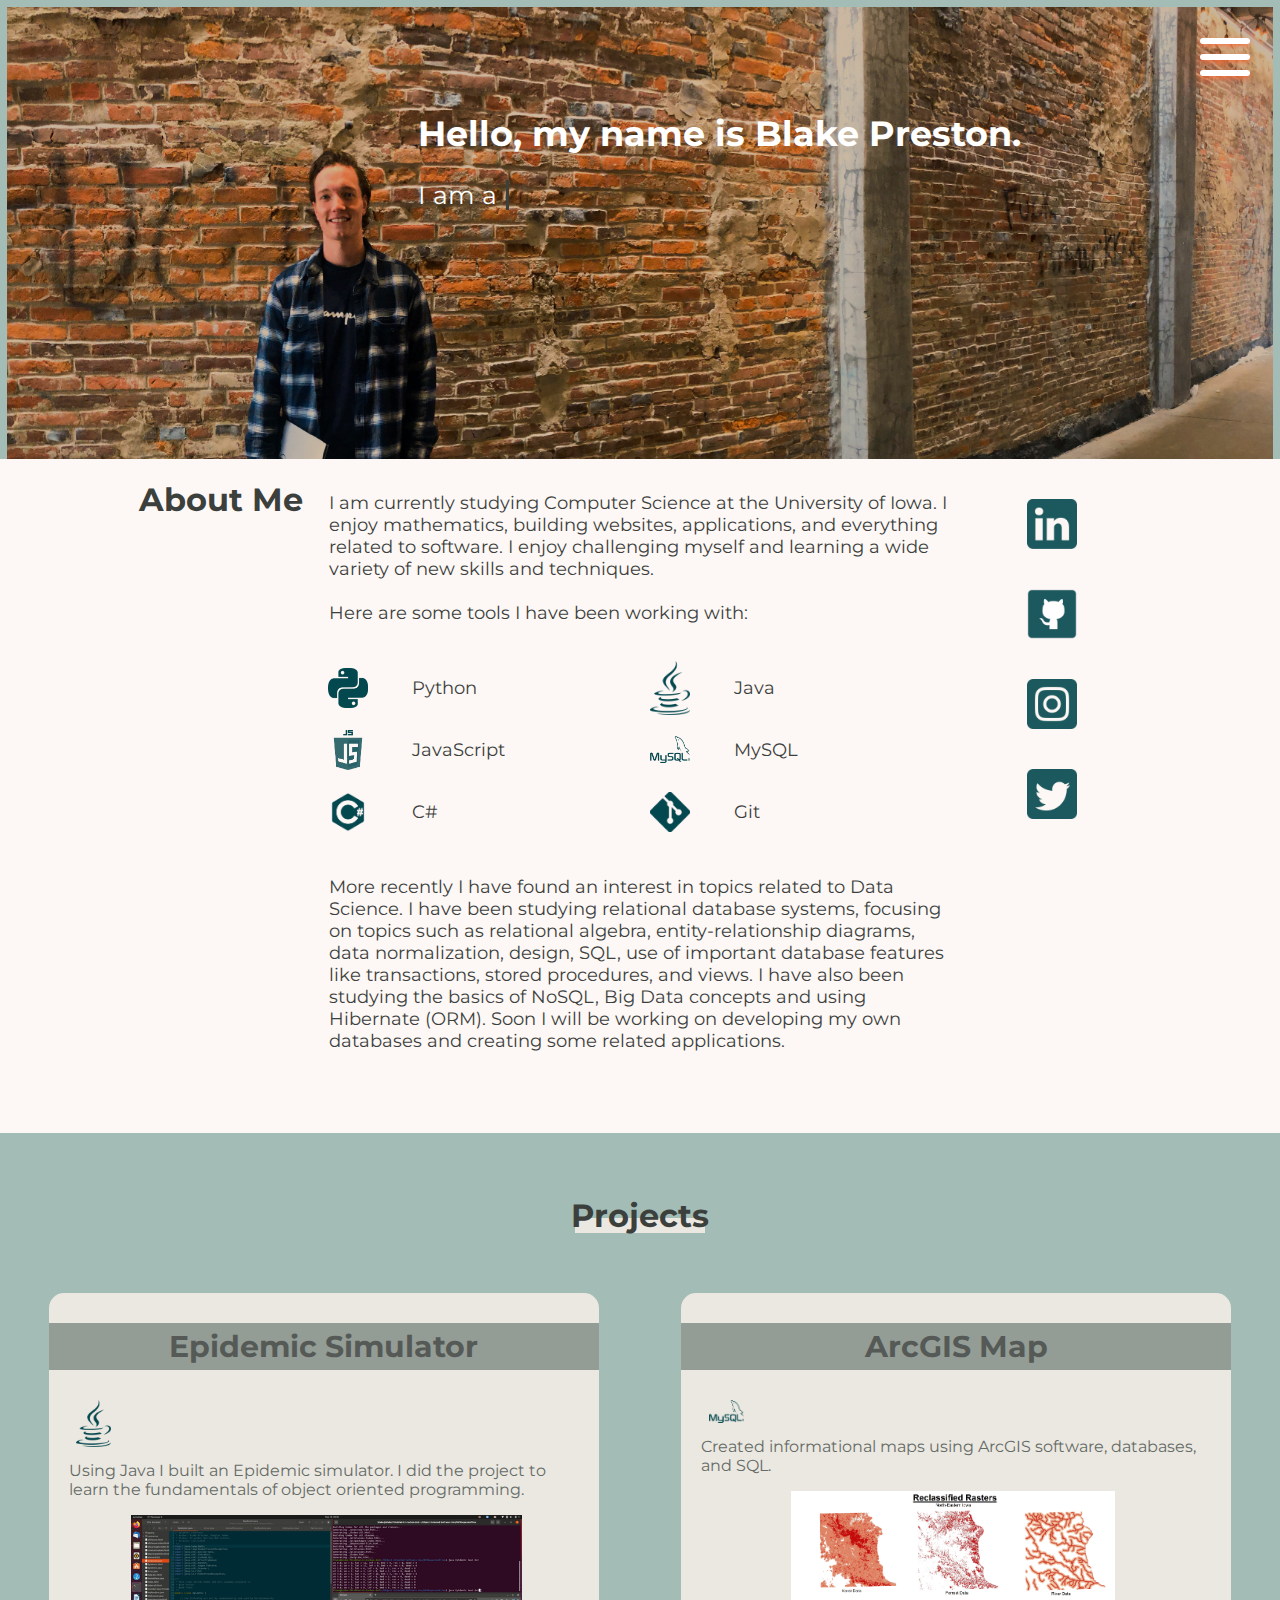
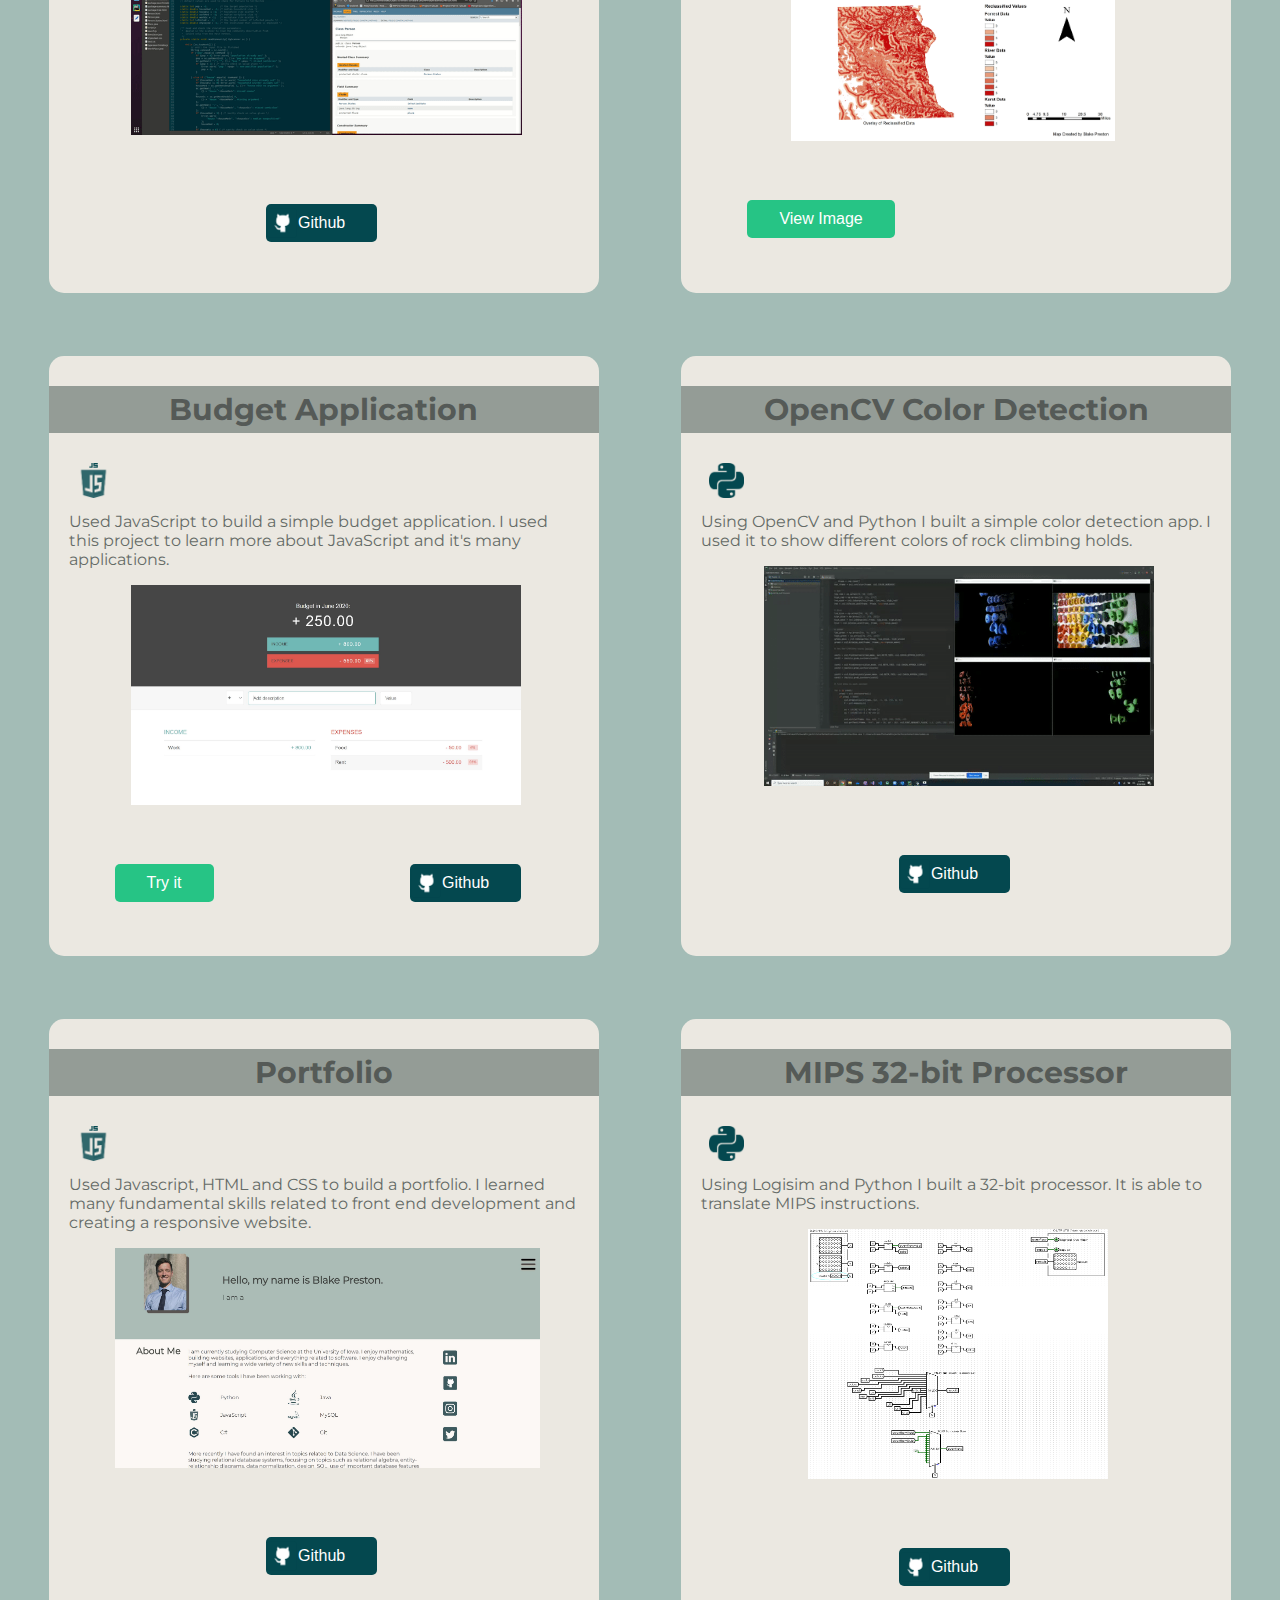
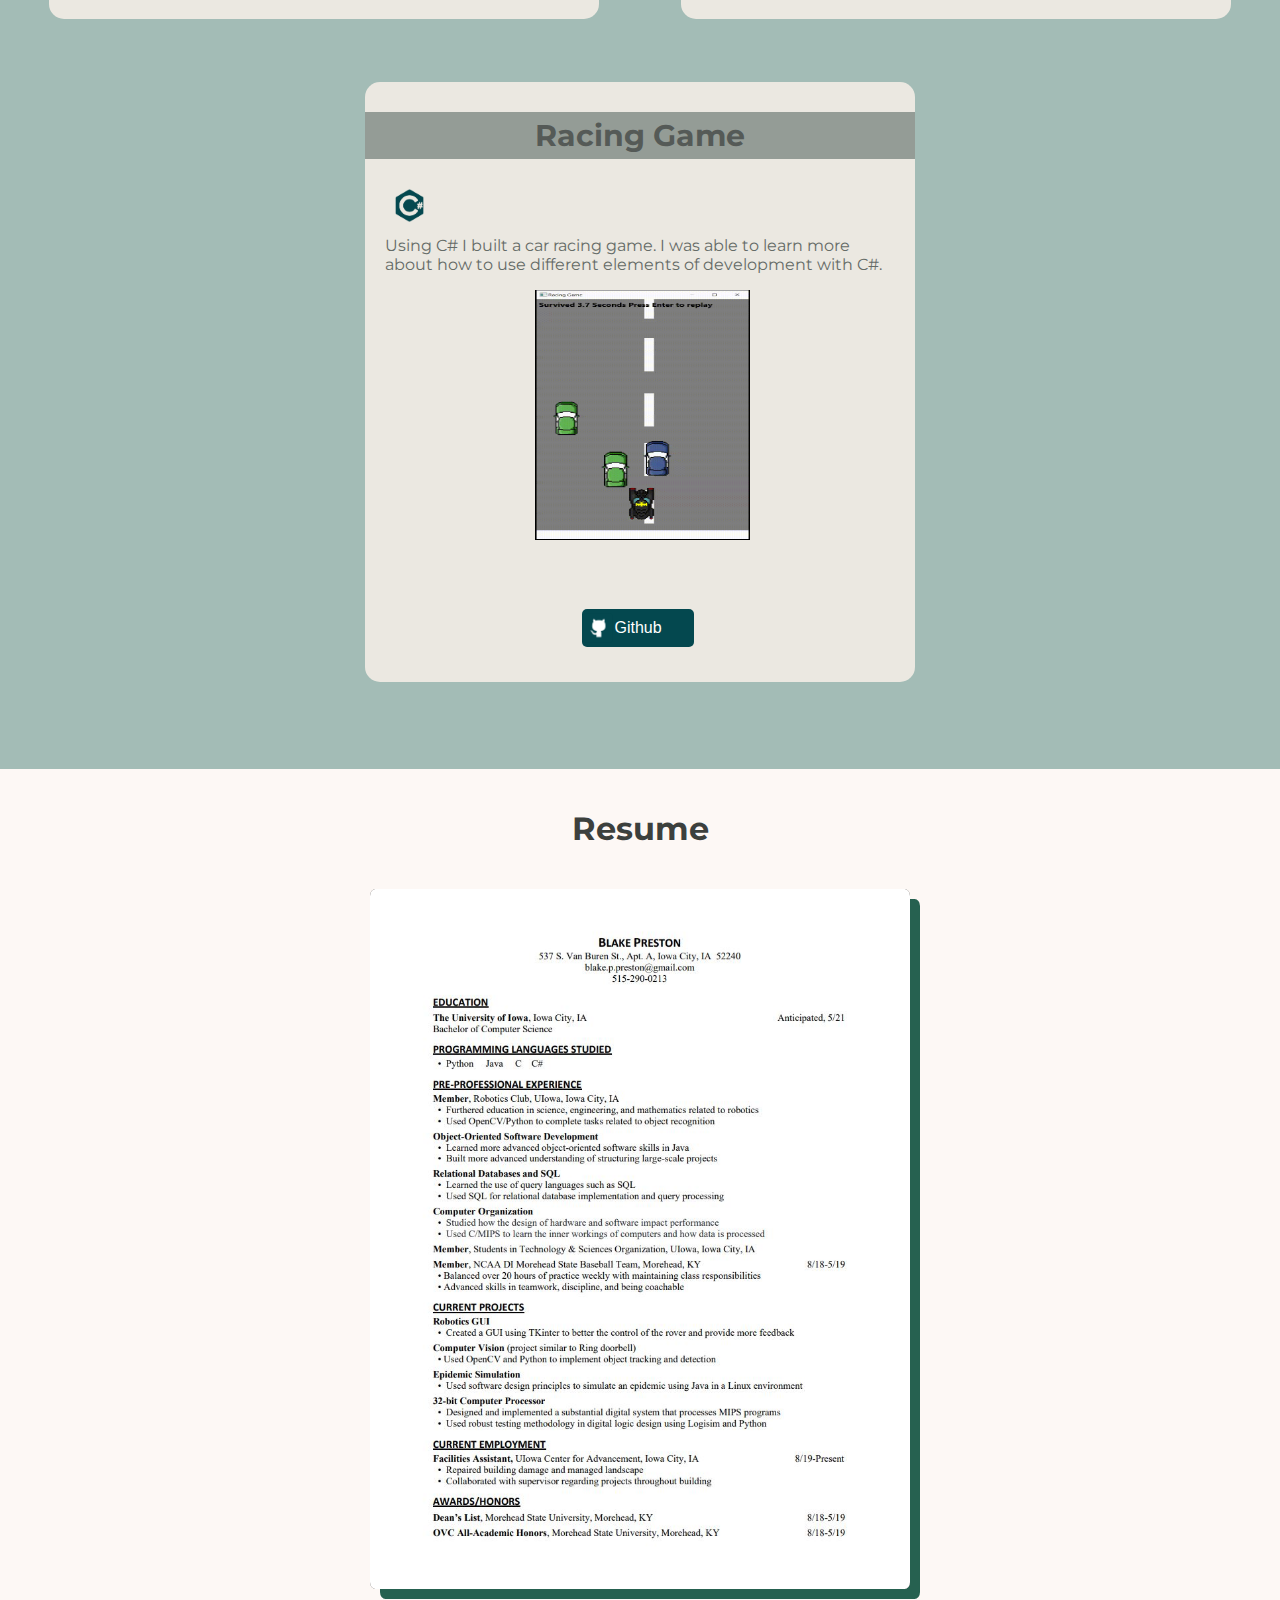
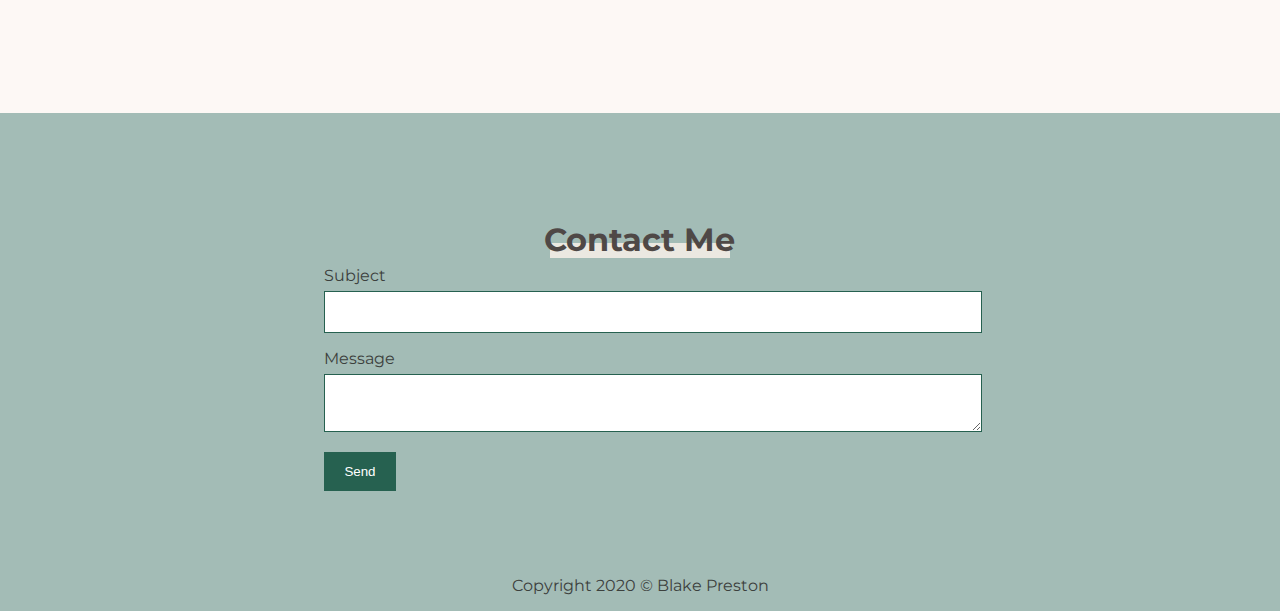
==== index.html @ e68ee70a "Added a new image for the main page" ====
<!DOCTYPE html>
<html lang="en">
  <head>
    <meta charset="UTF-8" />
    <meta name="viewport" content="width=device-width, initial-scale=1.0" />
    <link rel="stylesheet" href="index.css" />
    <link rel="icon" href="WebLogoBPcrop.png" />
    <title>Blake Preston | CS Student</title>
  </head>
  <body>
    <nav class="side_nav" id="side_nav">
      <ul>
        <li><a href="#">About</a></li>
        <li><a href="#projects">Projects</a></li>
        <li><a href="#resume">Resume</a></li>
        <li><a href="#contact-me">Contact</a></li>
      </ul>
    </nav>

    <div class="wrapper">
      <div id="navBar">
        <div class="menu-btn" id="menu_icon">
          <div class="menu-btn_hamburger"></div>
        </div>
      </div>

      <div id="sideBar">
        <img src="PofPicUpwork2 (3).jpg" alt="Logo" />
      </div>
      <div id="main" class="main">
        <h1>Hello, my name is Blake Preston.</h1>
        <p>I am a <span class="typed-text"></span><span class="cursor">&nbsp;</span></p>
      </div>
      <div id="content1">
        <h1>About Me</h1>
      </div>
      <div id="content2">
        <p>
          I am currently studying Computer Science at the University of Iowa. I
          enjoy mathematics, building websites, applications, and everything related
          to software. I enjoy challenging myself and learning a wide variety of new skills and
          techniques.
          <br />
          <br />
          Here are some tools I have been working with:
          <li class="pythonLogo">Python</li>
          <li class="JavaLogo">Java</li>
          <li class="javaScriptLogo">JavaScript</li>
          <li class="mySQL">MySQL</li>
          <li class="CsharpLogo">C#</li>
          <li class="gitLogo">Git</li>
          <br />
          <p>
            More recently I have found an interest in topics related to Data Science. I have been studying
            relational database systems, focusing on topics such as relational algebra, entity-relationship 
            diagrams, data normalization, design, SQL, use of important database features like transactions, 
            stored procedures, and views. I have also been studying the basics of NoSQL, Big Data concepts
            and using Hibernate (ORM). Soon I will be working on developing my own databases and creating
            some related applications. 
          </p>
        </p>
      </div>
      <div id="content3" class="content3">
        <a href="https://www.linkedin.com/in/blake-preston/" target="_blank"><img src="linkedinLogo.png" alt="Profile" /></a>
        <a href="https://github.com/blakepreston" target="_blank"><img src="githubLogo.png" alt="githubLogo"></a>
        <a href="https://www.instagram.com/blakethedev/" target="_blank"><img src="instagramLogo.png" alt="instagramLogo"></a>
        <a href="https://twitter.com/blakeppreston" target="_blank"><img src="twitterLogo.png" alt="twitterLogo"></a>
      </div>

      <div id="projects">
        <h1>Projects</h1>
        <hr>
      </div>

      <div id="content4" class="content4">
        <div class="projectContainer">
          <h3>Epidemic Simulator</h3>
          <img src="JavaLogo.png" alt="python" class="python1">
          <!-- <img src="CsharpLogo.png" alt="Csharp" class="python2"> -->
          <p>Using Java I built an Epidemic simulator. I did the project 
            to learn the fundamentals of object oriented programming.
          </p>
          <img src="Epidemic.gif" alt="strips" class="epidemicImg"/>
          <!-- <button class="tryIt">Try it</button> -->
          <a href="https://github.com/blakepreston/EpidemicSimulator" target="_blank"><button class="gitHub" style="position: relative; top: 65px; left: 25px;">Github</button></a>

      </div>
      </div>
      
      <div id="content5" class="content5">
        <div class="projectContainer">
          <h3>ArcGIS Map</h3>
          <img src="mySQL.png" alt="python" class="python1">
          <!-- <img src="CsharpLogo.png" alt="Csharp" class="python2"> -->
          <p>Created informational maps using ArcGIS software, databases, and SQL.
          </p>
          <img src="lab9_fixed.jpg" alt="strips" class="arcGis"/>
          <a href="lab9_fixed.jpg"  target="_blank"><button class="tryIt">View Image</button></a>
          <!-- <a href="https://github.com/blakepreston/projectTab" target="_blank"><button class="gitHub">Github</button></a> -->
        </div>
      </div>

      <div id="content6" class="content6">
        <div class="projectContainer">
          <h3>Budget Application</h3>
          <img src="javaScriptLogo.png" alt="python" class="python1">
          <!-- <img src="CsharpLogo.png" alt="Csharp" class="python2"> -->
          <p>Used JavaScript to build a simple budget application. I 
            used this project to learn more about JavaScript and it's
             many applications.
          </p>
          <img src="budgetApplication.JPG" alt="strips" class="budgetApp"/>
          <a href="https://blakebudgetapp.netlify.app/" target="_blank"><button class="tryIt">Try it</button></a>
          <a href="https://github.com/blakepreston/BudgetApp" target="_blank"><button class="gitHub" style="  background-image: url(/githubLogo.png);
            background-size: 30px;
            background-position: 1px;
            background-repeat: no-repeat;">Github</button></a>
        </div>
      </div>

      <div id="content7" class="content7">
        <div class="projectContainer">
          <h3>OpenCV Color Detection</h3>
          <img src="pythonLogo.png" alt="python" class="python1">
          <!-- <img src="CsharpLogo.png" alt="Csharp" class="python2"> -->
          <p>Using OpenCV and Python I built a simple color detection app. 
            I used it to show different colors of rock climbing holds.
          </p>
          <img src="colorDetection.gif" alt="strips" class="colordetect"/>
          <!-- <button class="tryIt">Try it</button> -->
          <a href="https://github.com/blakepreston/ColorRecognition" target="_blank"><button class="gitHub" style="position: relative; top: 65px; left: 25px;   background-image: url(/githubLogo.png);
            background-size: 30px;
            background-position: 1px;
            background-repeat: no-repeat;">Github</button></a>
        </div>
      </div>

      <div id="content8" class="content8">
        <div class="projectContainer">
          <h3>Portfolio</h3>
          <img src="javaScriptLogo.png" alt="python" class="python1">
          <!-- <img src="CsharpLogo.png" alt="Csharp" class="python2"> -->
          <p>Used Javascript, HTML and CSS to build a portfolio. I learned
            many fundamental skills related to front end development and creating
            a responsive website.
          </p>
          <img src="portfolioImg.JPG" alt="strips" class="floydWarshall"/>
          <!-- <button class="tryIt">Try it</button> -->
          <a href="https://github.com/blakepreston/blakepreston.github.io" target="_blank"><button class="gitHub" style="position: relative; top: 65px; left: 25px;   background-image: url(/githubLogo.png);
            background-size: 30px;
            background-position: 1px;
            background-repeat: no-repeat;">Github</button></a>
        </div>
      </div>

      <div id="content9" class="content9">
        <div class="projectContainer">
          <h3>MIPS 32-bit Processor</h3>
          <img src="pythonLogo.png" alt="python" class="python1">
          <!-- <img src="CsharpLogo.png" alt="Csharp" class="python2"> -->
          <p>Using Logisim and Python I built a 32-bit processor. 
            It is able to translate MIPS instructions.
          </p>
          <img src="Project2-1.png" alt="strips" class="logisim"/>
          <!-- <button class="tryIt">Try it</button> -->
          <a href="https://github.com/blakepreston/Racing-Game" target="_blank"><button class="gitHub" style="position: relative; top: 65px; left: 25px;   background-image: url(/githubLogo.png);
            background-size: 30px;
            background-position: 1px;
            background-repeat: no-repeat;">Github</button></a>
        </div>
      </div>

      <div id="content10" class="content10">
        <div class="projectContainer">
          <h3>Racing Game</h3>
          <img src="CsharpLogo.png" alt="python" class="python1">
          <!-- <img src="CsharpLogo.png" alt="Csharp" class="python2"> -->
          <p>Using C# I built a car racing game. I was able to learn more 
            about how to use different elements of development with C#.
          </p>
          <img src="carGame.gif" alt="strips" class="carGame"/>
          <!-- <button class="tryIt">Try it</button> -->
          <a href="https://github.com/blakepreston/Racing-Game" target="_blank"><button class="gitHub" style="position: relative; top: 65px; left: 25px;   background-image: url(/githubLogo.png);
            background-size: 30px;
            background-position: 1px;
            background-repeat: no-repeat;">Github</button></a>
        </div>
      </div>


      <div id="resume" class="resume">
        <h1>Resume</h1>
        <a href="ResumePDF.pdf" target="_blank"><img src="ResumeImage.JPG" alt="Resume" /></a>
      </div>

      <!-- <div class="resumeBtn" id="resume2">
        <a href="ResumePDF.pdf" target="_blank"><button id="resumeButton">Resume</button></a>
      </div> -->

      <div class="contact-me" id="contact-me">
        <h1>Contact Me</h1>
        <hr>
        <form method="POST" data-netlify="true">
          <div>Subject</div>
          <input type="text" name="subject" />
      
          <div>Message</div>
          <textarea name="body"></textarea>
      
          <br/>
          <input type="submit" value="Send" />
      </form>
      </div>

      <div id="footer">
        <p>Copyright 2020 © Blake Preston</p>
      </div>
    </div>

    <script src="index.js"></script>
  </body>
</html>
---- index.css ----
@import url("https://fonts.googleapis.com/css?family=Montserrat");

body {
  background-color: #a3bcb6;
  font-family: "Montserrat", sans-serif;
}

html {
  scroll-behavior: smooth;
}

/******************************************/
.projectContainer {
  width: 550px;
  height: 600px;
  margin: 30px;
  background-color: #ebe8e1;
  border-radius: 15px;
}

.colordetect {
  height: 220px;
  margin-left: 15%;
}

.epidemicImg {
  height: 220px;
  margin-left: 15%;
}

.arcGis {
  height: 250px;
  margin-left: 20%;
}

.budgetApp {
  height: 220px;
  margin-left: 15%;
}

.floydWarshall {
  height: 220px;
  margin-left: 12%;
}

.logisim {
  height: 250px;
  margin-left: 23%;
  width: 300px;
}

.carGame {
  height: 250px;
  margin-left: 31%;
  width: 215px;
}

.projectContainer h3 {
  color: #555a57;
  padding-top: 5px;
  padding-bottom: 5px;
  text-align: center;
  font-size: 30px;
}

.projectContainer h3 {
  background-color: #949c96;
  position: relative;
  transform: translateZ(0);
  transition: color 1000ms;
}

.projectContainer h3:before {
  content: "";
  background-color: #26c485;
  position: absolute;
  z-index: -1;
  top: 0;
  left: 0;
  right: 0;
  bottom: 0;
  transform: scaleX(0);
  transform-origin: 0% 0%;
  transition-property: transform;
  transition: 300ms ease-out;
}
.projectContainer h3:hover:before {
  transform: scaleY(1);
}

.python1 {
  width: 35px;
  margin-left: 5%;
}

.python2 {
  width: 35px;
  margin-left: 5%;
}

.projectContainer p {
  color: #656b67;
  padding: 0px 20px;
  margin-top: 10px;
}

.gitHub {
  background-color: #04484f;
  border-radius: 5px;
  border: none;
  color: white;
  padding: 10px 32px;
  text-align: center;
  text-decoration: none;
  display: inline-block;
  cursor: pointer;
  font-size: 16px;
  margin-left: 35%;
}

.gitHub:hover {
  background-color: #232524;
  transition-duration: 500ms;
}

.tryIt {
  background-color: #26c485;
  border-radius: 5px;
  border: none;
  color: white;
  padding: 10px 32px;
  text-align: center;
  text-decoration: none;
  display: inline-block;
  font-size: 16px;
  cursor: pointer;
  margin-top: 10%;
  margin-left: 12%;
}

.tryIt:hover {
  background-color: #197e55;
  transition-duration: 500ms;
}
/***************************************/

.menu-btn {
  position: fixed;
  display: flex;
  right: 25px;
  z-index: 3;
  justify-content: center;
  align-items: center;
  width: 60px;
  height: 60px;
  cursor: pointer;
  transition: all 0.5s ease-in-out;
}

.menu-btn_hamburger {
  width: 50px;
  height: 6px;
  background: white;
  border-radius: 5px;
  box-shadow: 0 2px 5px rgba(255, 101, 47, 0.8);
  transition: all 0.5s ease-in-out;
}

.menu-btn_hamburger::before,
.menu-btn_hamburger::after {
  content: "";
  position: absolute;
  width: 50px;
  height: 6px;
  background: white;
  border-radius: 5px;
  box-shadow: 0 2px 5px rgba(255, 101, 47, 0.8);
  transition: all 0.5s ease-in-out;
}

.menu-btn_hamburger::before {
  transform: translateY(-16px);
}

.menu-btn_hamburger::after {
  transform: translateY(16px);
}

/* ANIMATION */

.menu-btn.open .menu-btn_hamburger {
  transform: translateX(-50px);
  background: transparent;
  box-shadow: none;
}

.menu-btn.open .menu-btn_hamburger::before {
  transform: rotate(45deg) translate(35px, -35px);
}

.menu-btn.open .menu-btn_hamburger::after {
  transform: rotate(-45deg) translate(35px, 35px);
}

.wrapper {
  display: grid;
  height: 100vh;
  grid-template-columns: 1fr 1fr 1fr 1fr;
  grid-template-rows: 1fr 1.5fr 1.2fr 0.6fr 1fr 3fr 0.3fr 1fr 1fr;
  gap: 0.1rem;
  color: #3c403d;
  text-rendering: optimizeLegibility;
  grid-template-areas:
    "navBar navBar navBar navBar"
    "sideBar main main main"
    "content1 content2 content2 content3"
    "projects projects projects projects"
    "content4 content4 content5 content5"
    ". .  . ."
    "content6 content6 content7 content7"
    ". . . ."
    "content8 content8 content9 content9"
    ". . . ."
    ". content10 content10 ."
    ". . . ."
    "resume resume resume resume"
    ". contact-me contact-me ."
    "footer footer footer footer";
}

#navBar,
#sideBar,
#main {
  background-image: url("websiteBackground.JPG");
  background-attachment: fixed;
  background-repeat: no-repeat;
  background-position: top center;
  background-position-y: 70%;
  background-position-x: 30%;
  margin: -1px;
  background-size: cover;
}

#contact-me {
  grid-area: contact-me;
  padding-top: 10%;
  padding-bottom: 10%;
}

#contact-me h1 {
  text-align: center;
  grid-area: contact-me;
  padding-top: 5%;
  color: #4f4846;
}

input[type="text"],
select,
textarea {
  font-family: "Montserrat", sans-serif;
  width: 100%;
  padding: 12px;
  border: 1px solid#266150;
  margin-top: 6px;
  margin-bottom: 16px;
  resize: vertical;
}

input[type="submit"] {
  background-color: #266150;
  color: white;
  padding: 12px 20px;
  border: none;
  cursor: pointer;
}

input[type="submit"]:hover {
  background-color: #adaeaf;
}

#navBar {
  grid-area: navBar;
  padding-top: 20px;
}

#navBar img {
  float: right;
  height: 50px;
  padding-right: 30px;
}

#sideBar {
  grid-area: sideBar;
  padding-bottom: 110px;
  padding-top: 10%;
  background-color: #a3bcb6;
}

#sideBar img {
  opacity: 0;
  float: right;
  height: 300px;
  border-radius: 5%;
  border-radius: 5%;
  /* box-shadow: 10px 10px #4f4846; */
  animation: picLoad 1s;
}

/*Learning how to use animations in CSS*/

@keyframes picLoad {
  0% {
    transform: translateX(-150%);
  }
  100% {
    transform: translateX(0);
  }
}

#main {
  grid-area: main;
  background-color: #a3bcb6;
  color: white;
}

#main h1 {
  margin-left: 10%;
  margin-top: 9%;
  font-size: 35px;
}

#main p {
  margin-left: 10%;
  font-size: 25px;
}

.main p span.typed-text {
  font-weight: normal;
}

.main p span.cursor {
  display: inline-block;
  background-color: #3c403d;
  margin-left: 0.1rem;
  width: 3px;
  animation: blink 1s infinite;
}

.main p span.cursor.typing {
  animation: none;
}

@keyframes blink {
  0% {
    background-color: #ccc;
  }
  49% {
    background-color: #ccc;
  }
  50% {
    background-color: transparent;
  }
  99% {
    background-color: transparent;
  }
  100% {
    background-color: #ccc;
  }
}

#content1 {
  grid-area: content1;
  background-color: #fdf8f5;
  margin: -10px;
}

#content1 h1 {
  float: right;
  padding-right: 30px;
}

#content2 {
  grid-area: content2;
  background-color: #fdf8f5;
  margin: -10px;
}

#content2 p {
  padding: 15px;
  font-size: 18px;
}

#content2 li {
  list-style: none;
  font-size: 18px;
  padding: 20px;
  padding-left: 15%;
  display: inline-block;
  width: 200px;
}

.pythonLogo {
  background-image: url("pythonLogo.png");
  background-repeat: no-repeat;
  background-position: 5%;
  background-size: 40px;
}

.javaScriptLogo {
  background-image: url("javaScriptLogo.png");
  background-repeat: no-repeat;
  background-position: 5%;
  background-size: 40px;
}

.JavaLogo {
  background-image: url("JavaLogo.png");
  background-repeat: no-repeat;
  background-position: 5%;
  background-size: 40px;
}

.CsharpLogo {
  background-image: url("CsharpLogo.png");
  background-repeat: no-repeat;
  background-position: 5%;
  background-size: 40px;
}

.mySQL {
  background-image: url("mySQL.png");
  background-repeat: no-repeat;
  background-position: 5%;
  background-size: 40px;
}

.gitLogo {
  background-image: url("gitLogo.png");
  background-repeat: no-repeat;
  background-position: 5%;
  background-size: 40px;
}

#content9 {
  grid-area: content9;
  margin: auto;
}

#content10 {
  grid-area: content10;
  margin: auto;
}

#content3 {
  grid-area: content3;
  background-color: #fdf8f5;
  margin: -10px;
}

#content3 img {
  padding-left: 60px;
  display: block;
  height: 50px;
  margin-top: 40px;
  margin-left: 20px;
  opacity: 90%;
  border-radius: 1%;
  animation: socialLoad 500ms;
}

@keyframes socialLoad {
  0% {
    transform: translateX(150%);
  }
  100% {
    transform: translateY(0);
  }
}

#projects {
  grid-area: projects;
  padding-top: 50px;
  padding-bottom: 20px;
}

#projects h1 {
  text-align: center;
}

#projects hr {
  width: 130px;
  margin-left: auto;
  margin-right: auto;
  height: 15px;
  background-color: #ebe8e1;
  border: none;
  margin-top: -38px;
}

#contact-me hr {
  width: 180px;
  margin-left: auto;
  margin-right: auto;
  height: 15px;
  background-color: #ebe8e1;
  border: none;
  margin-top: -38px;
}

#content4 {
  grid-area: content4;
  display: flex;
  margin: auto;
}

#content4 button {
  background-image: url(/githubLogo.png);
  background-size: 30px;
  background-position: 1px;
  background-repeat: no-repeat;
}

@keyframes resume {
  from {
    transform: translateY(-50px);
    opacity: 0.75;
  }
  to {
    transform: translateY(0);
    opacity: 1;
  }
}

@keyframes content3 {
  from {
    transform: translateX(-50px);
    opacity: 0.75;
  }
  to {
    transform: translateY(0);
    opacity: 1;
  }
}

@keyframes content4 {
  from {
    transform: translateY(-50px);
    opacity: 0.75;
  }
  to {
    transform: translateY(0);
    opacity: 1;
  }
}

@keyframes content5 {
  from {
    transform: translateY(-50px);
    opacity: 0.75;
  }
  to {
    transform: translateY(0);
    opacity: 1;
  }
}

@keyframes content6 {
  from {
    transform: translateY(-50px);
    opacity: 0.75;
  }
  to {
    transform: translateY(0);
    opacity: 1;
  }
}

@keyframes content7 {
  from {
    transform: translateY(-50px);
    opacity: 0.75;
  }
  to {
    transform: translateY(0);
    opacity: 1;
  }
}

@keyframes content8 {
  from {
    transform: translateY(-50px);
    opacity: 0.75;
  }
  to {
    transform: translateY(0);
    opacity: 1;
  }
}

@keyframes content9 {
  from {
    transform: translateY(-50px);
    opacity: 0.75;
  }
  to {
    transform: translateY(0);
    opacity: 1;
  }
}

@keyframes content10 {
  from {
    transform: translateY(-50px);
    opacity: 0.75;
  }
  to {
    transform: translateY(0);
    opacity: 1;
  }
}

#content5 {
  grid-area: content5;
  display: flex;
  margin: auto;
}

#content6 {
  grid-area: content6;
  display: flex;
  margin: auto;
}

#content7 {
  grid-area: content7;
  display: flex;
  margin: auto;
}

#content8 {
  grid-area: content8;
  display: flex;
  margin: auto;
}

#content9 {
  grid-area: content9;
  display: flex;
  margin: auto;
}

#content10 {
  grid-area: content10;
  display: flex;
  margin: auto;
  margin-bottom: 10%;
}

#resume {
  grid-area: resume;
  display: flex;
  padding-top: 120px;
  background-color: #fdf8f5;
  padding-bottom: 120px;
  margin: -10px;
  justify-content: center;
}

#resume img {
  height: 700px;
  margin: 20px;
  margin: auto;
  border-radius: 1%;
  background-color: #4f4846;
  box-shadow: 10px 10px #266150;
}

#resume h1 {
  position: absolute;
  margin-top: -80px;
}

#footer {
  grid-area: footer;
}

#footer p {
  text-align: center;
  padding-top: 5px;
}

.side_nav {
  font-family: Calibre, "San Francisco", "SF Pro Text", Roboto, "Helvetica Neue",
    "Segoe UI", Arial, sans-serif;
  width: 200px;
  height: 100vh;
  position: fixed;
  right: -200px;
  top: 0px;
  background: #3c403d;
  z-index: 2;
  padding-top: 50px;
  transition: 0.5s;
}

.side_nav ul li {
  text-transform: uppercase;
  color: black;
  list-style: none;
  opacity: 100%;
  margin: 60px 0;
  letter-spacing: 1.2px;
  cursor: pointer;
}

.side_nav ul a {
  color: #fdf8f5;
  text-decoration: none;
}

.menu_icon {
  width: 40px;
  position: fixed;
  right: 30px;
  top: 30px;
  z-index: 2;
  cursor: pointer;
}

@media only screen and (max-width: 1200px) {
  .wrapper {
    grid-template-columns: 1fr;
    grid-template-rows: auto;
    grid-template-areas:
      "navBar"
      "sideBar"
      "main"
      "content1"
      "content2"
      "content3"
      "projects"
      "content4"
      "content5"
      "content6"
      "content7"
      "content8"
      "content9"
      "content10"
      "resume"
      "contact-me"
      "footer";
  }

  #navBar,
  #sideBar,
  #main {
    background-position-y: -80px;
    background-position-x: 15%;
  }

  #main h1 {
    font-size: 25px;
  }

  #main p {
    font-size: 20px;
  }

  .pythonLogo {
    background-image: url("pythonLogo.png");
    background-repeat: no-repeat;
    background-position: 45%;
    background-size: 40px;
  }

  .javaScriptLogo {
    background-image: url("javaScriptLogo.png");
    background-repeat: no-repeat;
    background-position: 45%;
    background-size: 40px;
  }

  .JavaLogo {
    background-image: url("JavaLogo.png");
    background-repeat: no-repeat;
    background-position: 45%;
    background-size: 40px;
  }

  .CsharpLogo {
    background-image: url("CsharpLogo.png");
    background-repeat: no-repeat;
    background-position: 45%;
    background-size: 40px;
  }

  .mySQL {
    background-image: url("mySQL.png");
    background-repeat: no-repeat;
    background-position: 45%;
    background-size: 40px;
  }

  .gitLogo {
    background-image: url("gitLogo.png");
    background-repeat: no-repeat;
    background-position: 45%;
    background-size: 40px;
  }

  @keyframes content3 {
    from {
      transform: translateY(-50px);
      opacity: 0.75;
    }
    to {
      transform: translateY(0);
      opacity: 1;
    }
  }

  #contact-me hr {
    width: 190px;
    margin-left: auto;
    margin-right: auto;
    height: 15px;
    background-color: #ebe8e1;
    border: none;
    margin-top: -38px;
  }

  #projects hr {
    width: 130px;
    margin-left: auto;
    margin-right: auto;
    height: 15px;
    background-color: #ebe8e1;
    border: none;
    margin-top: -38px;
  }

  #main {
    text-align: center;
    padding-right: 10%;
    padding-bottom: 35px;
  }

  #main h1,
  p {
    text-align: center;
  }

  .menu-btn {
    width: 50px;
    height: 50px;
  }

  #contact-me {
    grid-area: contact-me;
    padding-left: 20%;
    padding-right: 20%;
  }

  #contact-me h1 {
    text-align: center;
  }

  #sideBar {
    grid-area: sideBar;
    display: flex;
    justify-content: center;
    padding-bottom: 20px;
  }

  #sideBar {
    display: flex;
  }

  #sideBar img {
    margin: auto;
  }

  #content1 {
    display: flex;
    justify-content: center;
  }

  #content2 {
    padding-left: 10%;
    padding-right: 10%;
    justify-content: center;
  }

  #content2 li {
    padding-left: 45%;
    font-size: 18px;
  }

  #content3 {
    display: flex;
    justify-content: center;
    padding-right: 10%;
  }

  #content3 img {
    margin: auto;
    margin-bottom: 50px;
    animation: socialLoad 400ms;
  }

  @keyframes socialLoad {
    0% {
      transform: translateY(-150%);
    }
    100% {
      transform: translateY(0);
    }
  }

  #footer p {
    text-align: center;
    padding-top: 5px;
  }
}
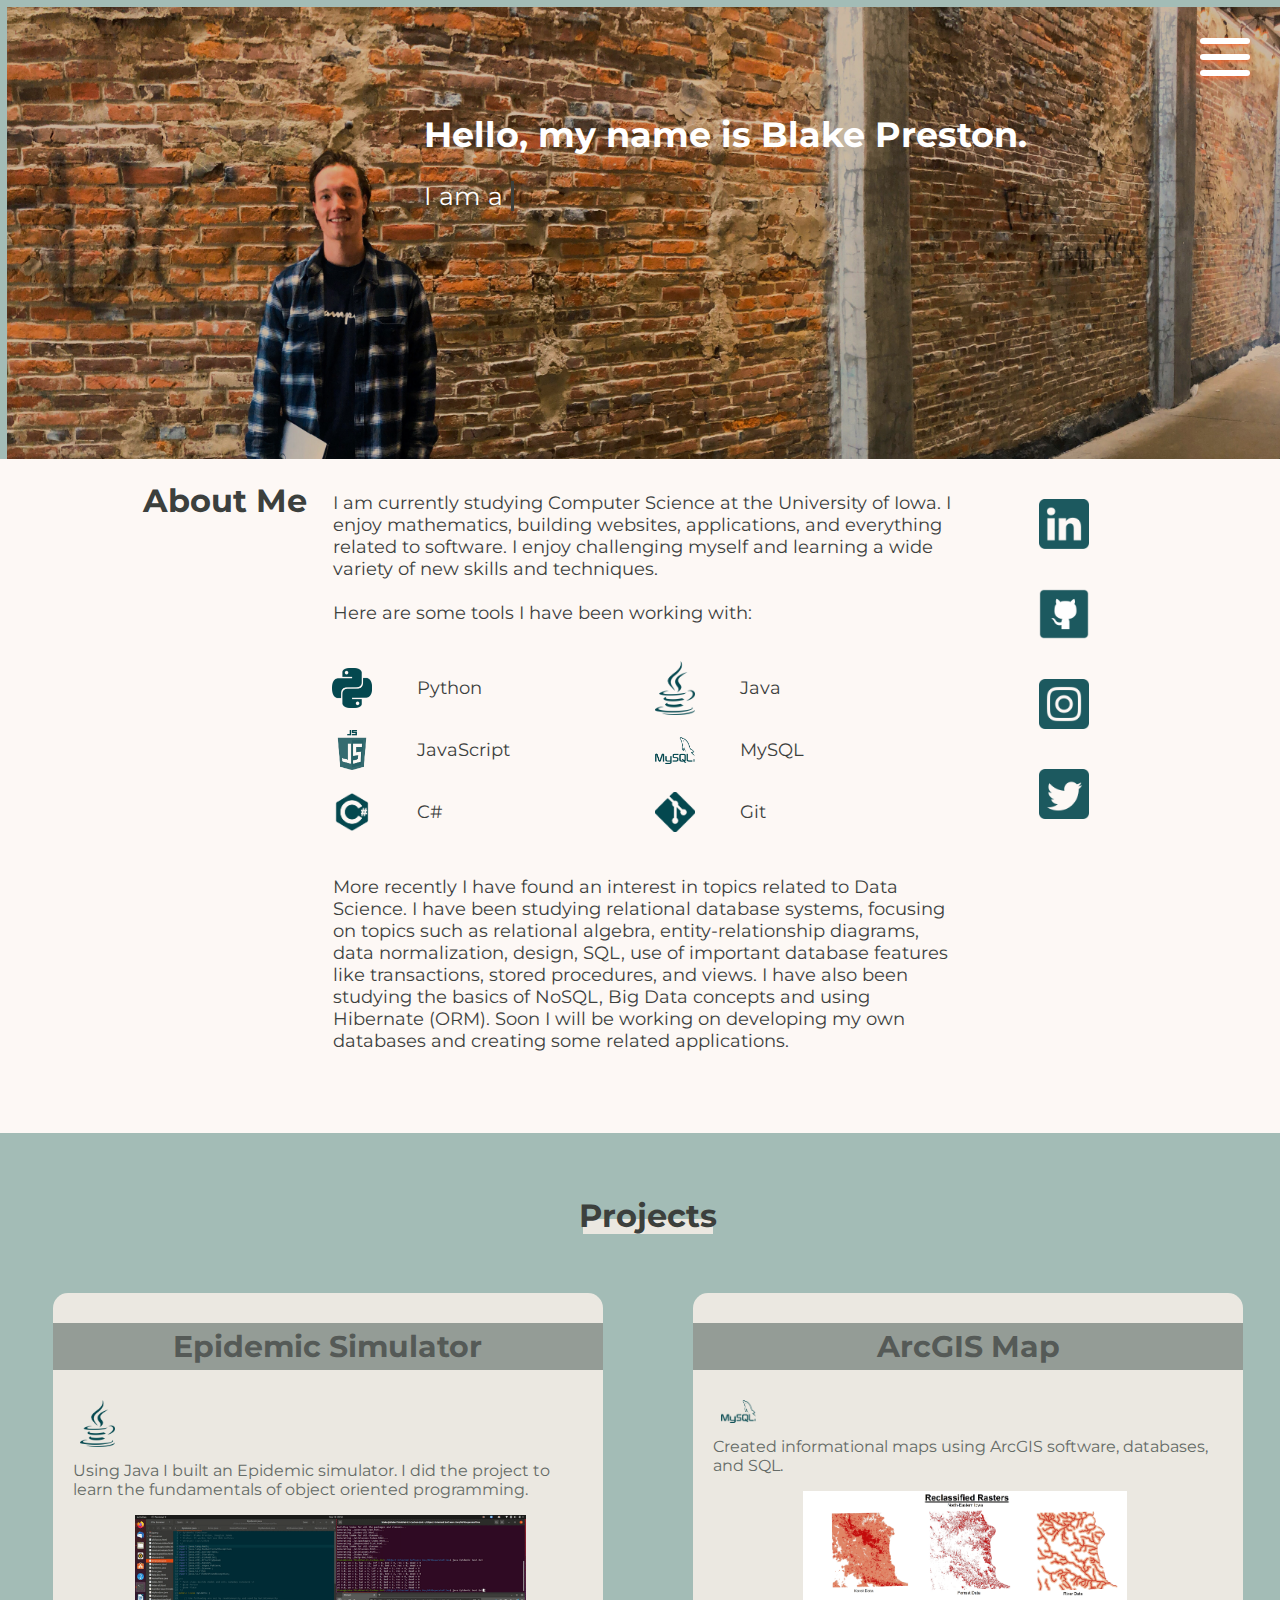
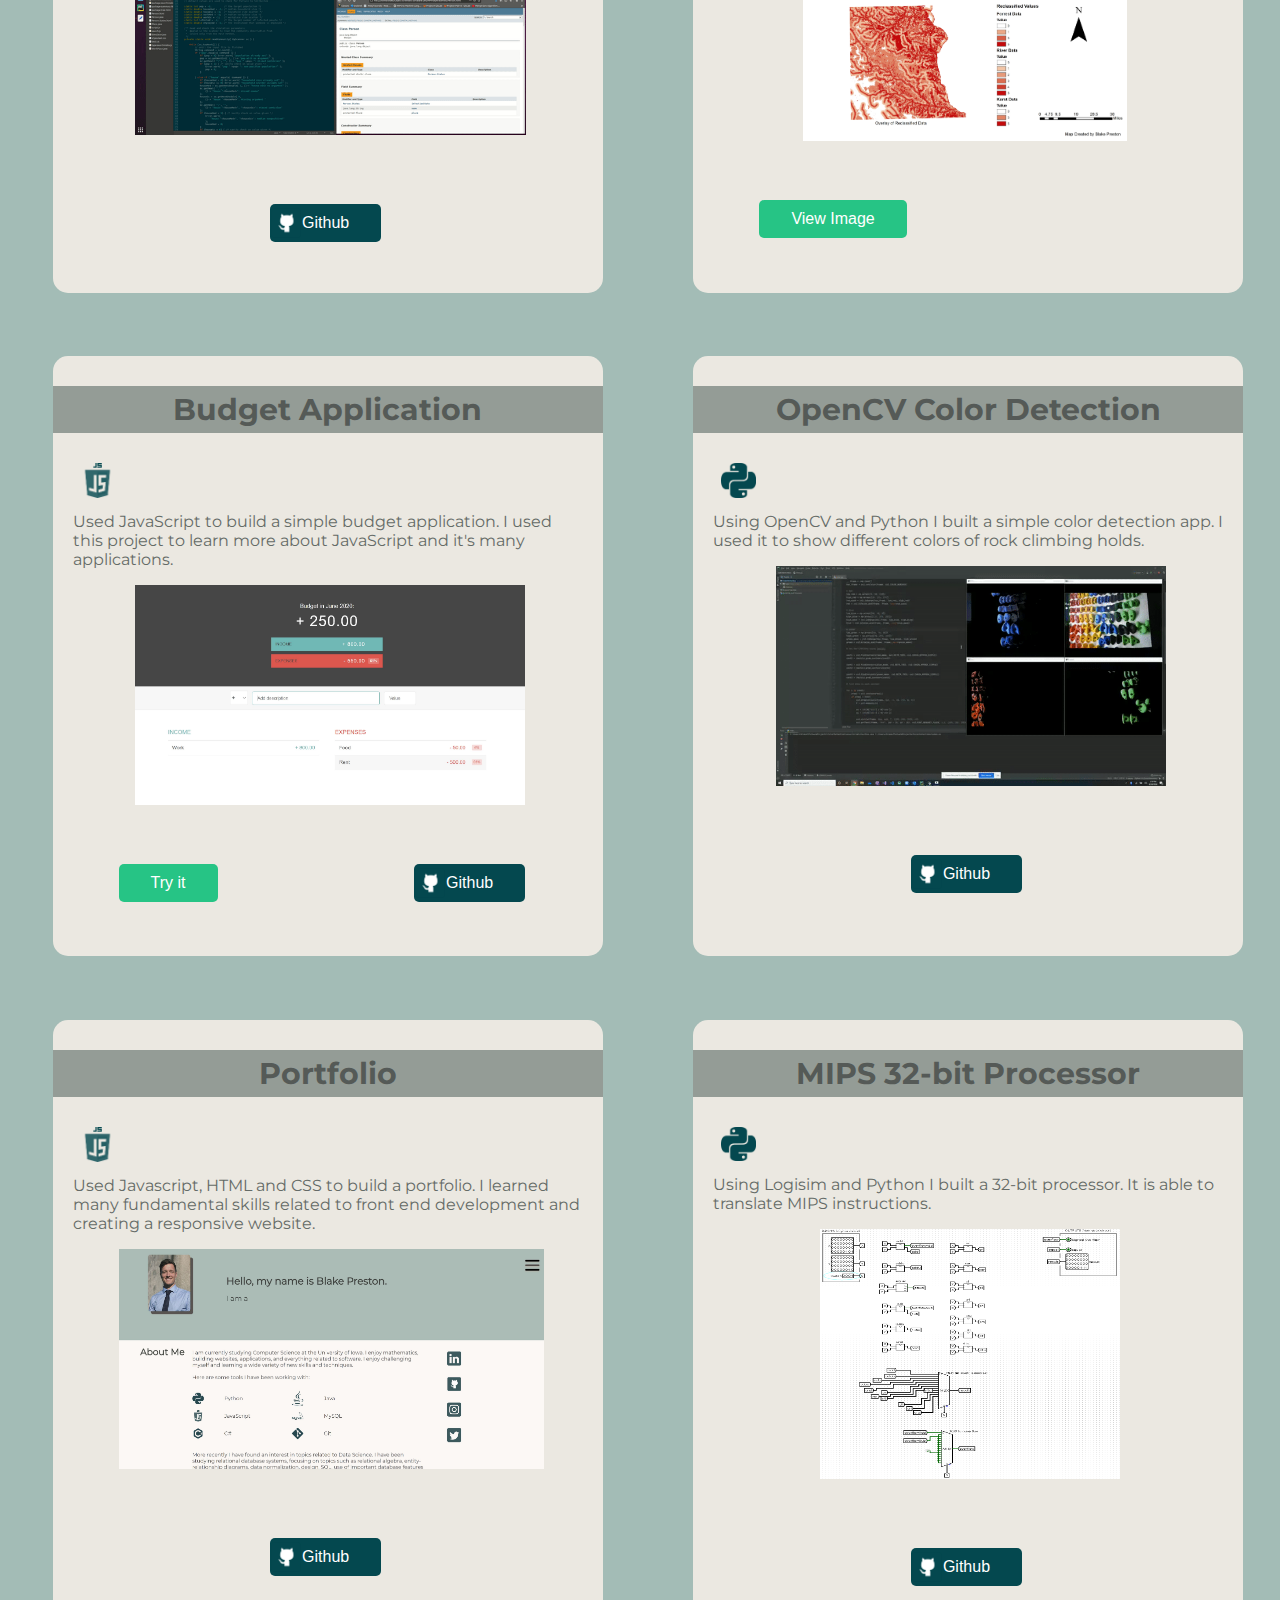
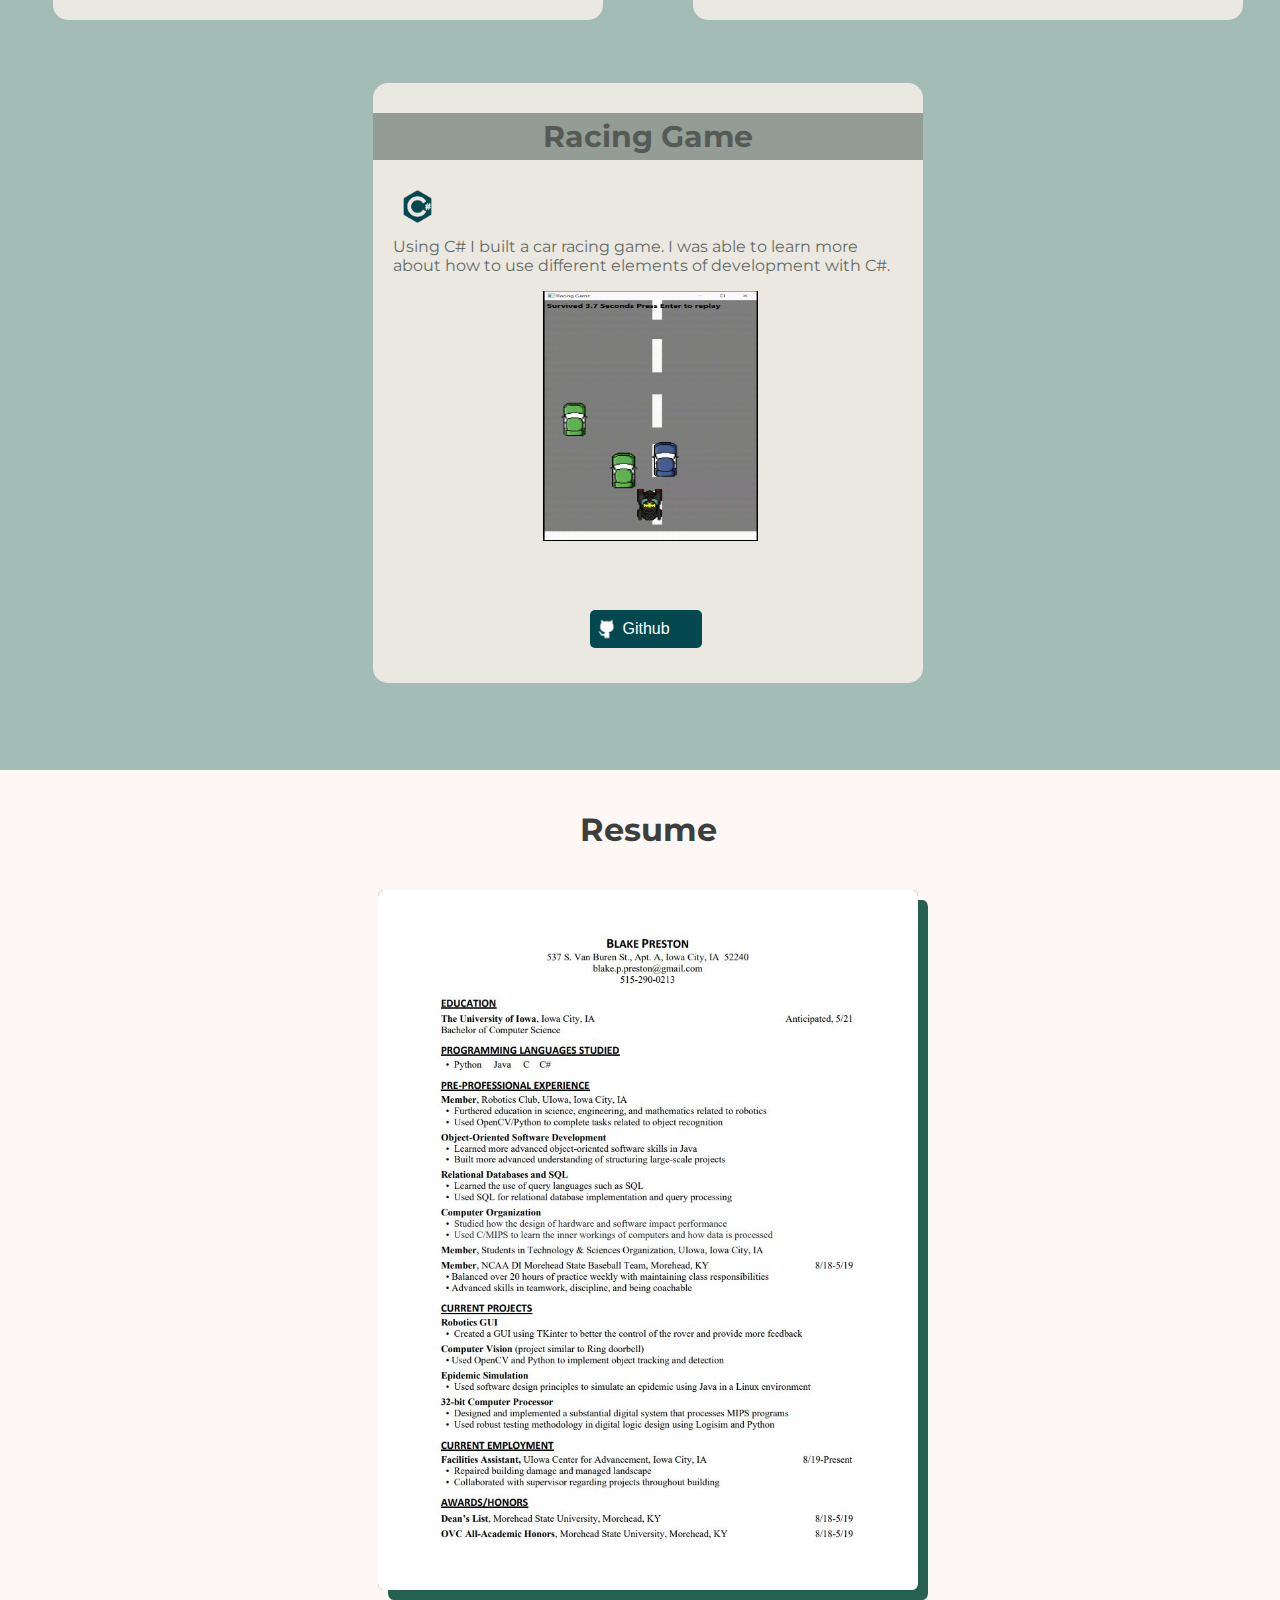
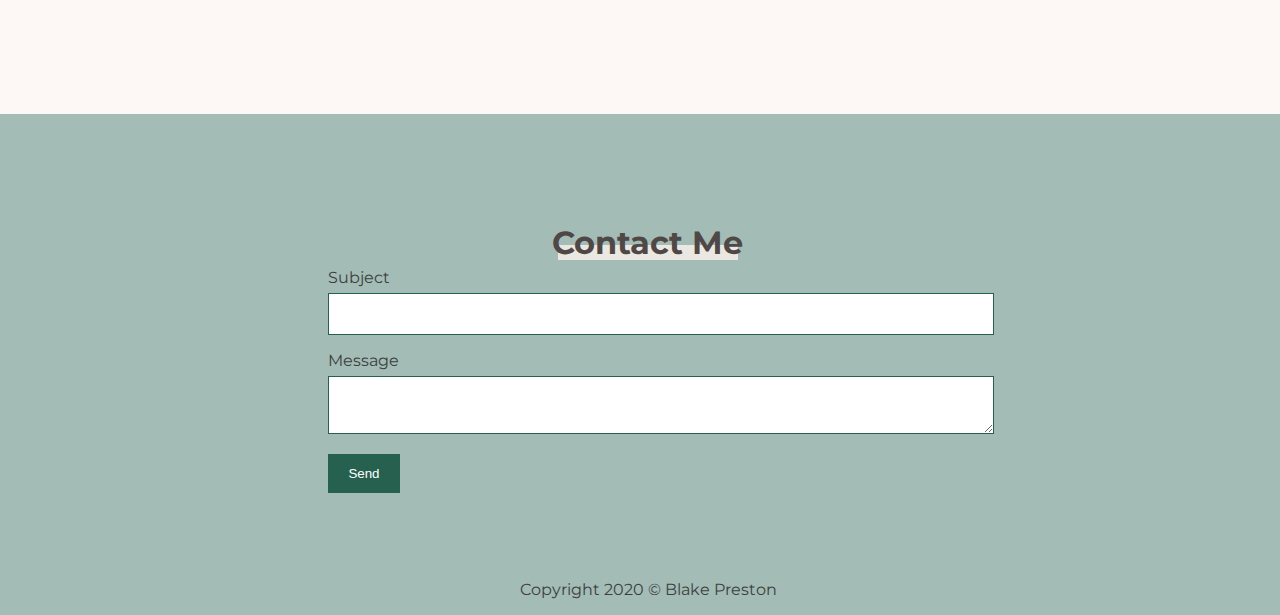
==== commit cbfc75cb: "Auto scaling" ====
--- a/index.html
+++ b/index.html
@@ -2,7 +2,8 @@
 <html lang="en">
   <head>
     <meta charset="UTF-8" />
-    <meta name="viewport" content="width=device-width, initial-scale=1.0" />
+    <!-- <meta name="viewport" content="width=device-width, initial-scale=1.0" /> -->
+    <meta name="viewport" content="width=device-width; initial-scale=1.0; maximum-scale=1.0;" />
     <link rel="stylesheet" href="index.css" />
     <link rel="icon" href="WebLogoBPcrop.png" />
     <title>Blake Preston | CS Student</title>
--- a/index.css
+++ b/index.css
@@ -3,6 +3,8 @@
 body {
   background-color: #a3bcb6;
   font-family: "Montserrat", sans-serif;
+  width: 100vw;
+  height: 100vw;
 }
 
 html {
@@ -922,3 +924,36 @@
     padding-top: 5px;
   }
 }
+
+/* Trying to fix iphone issue */
+
+@media only screen and (max-width: 768px) and (max-width: 1024px) {
+  #navBar,
+  #sideBar,
+  #main {
+    background-image: url("websiteBackground.JPG");
+    background-attachment: initial;
+    background-repeat: no-repeat;
+    background-position: top center;
+    background-position-y: 70%;
+    background-position-x: 30%;
+    /* margin: -1px; */
+  }
+
+  #sideBar {
+    display: none;
+  }
+
+  #navBar {
+    margin-top: -50px;
+    background-image: none;
+  }
+
+  #main h1 {
+    margin-top: 50%;
+  }
+
+  .menu-btn {
+    top: 40px;
+  }
+}
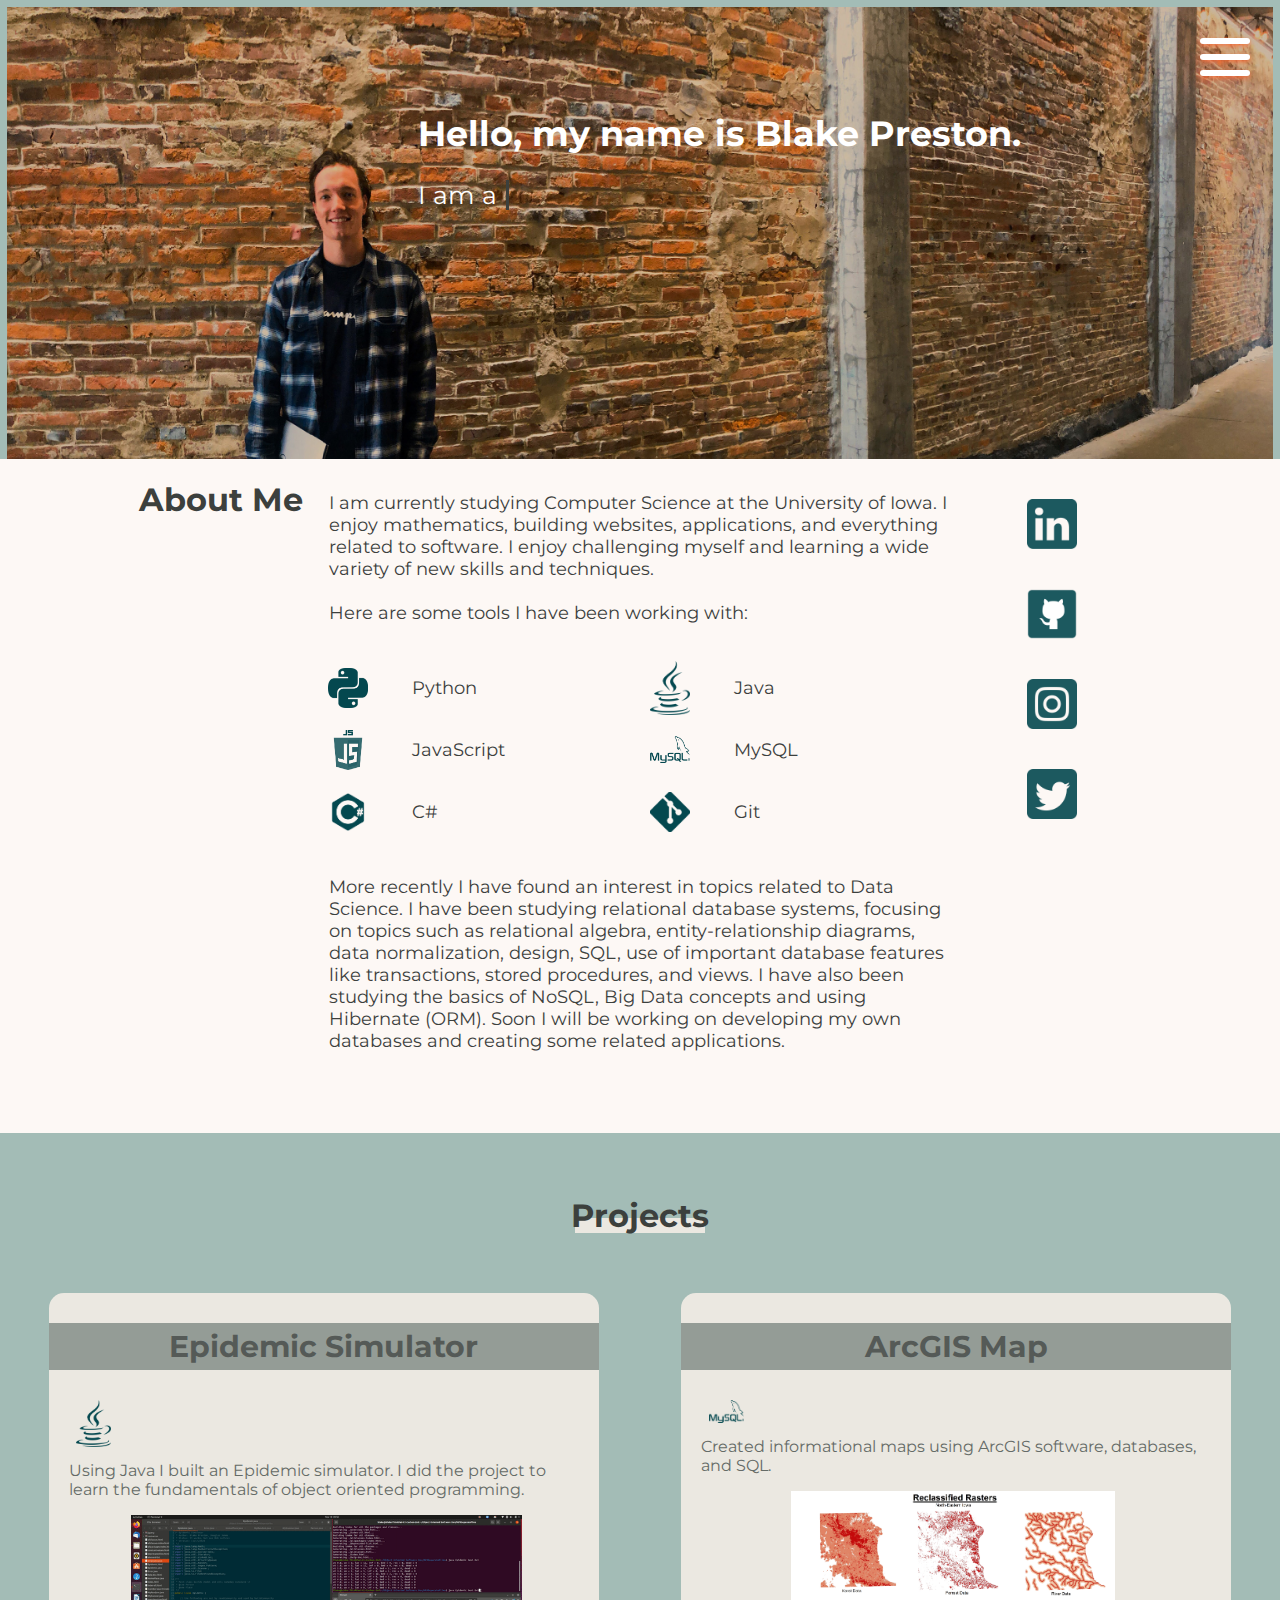
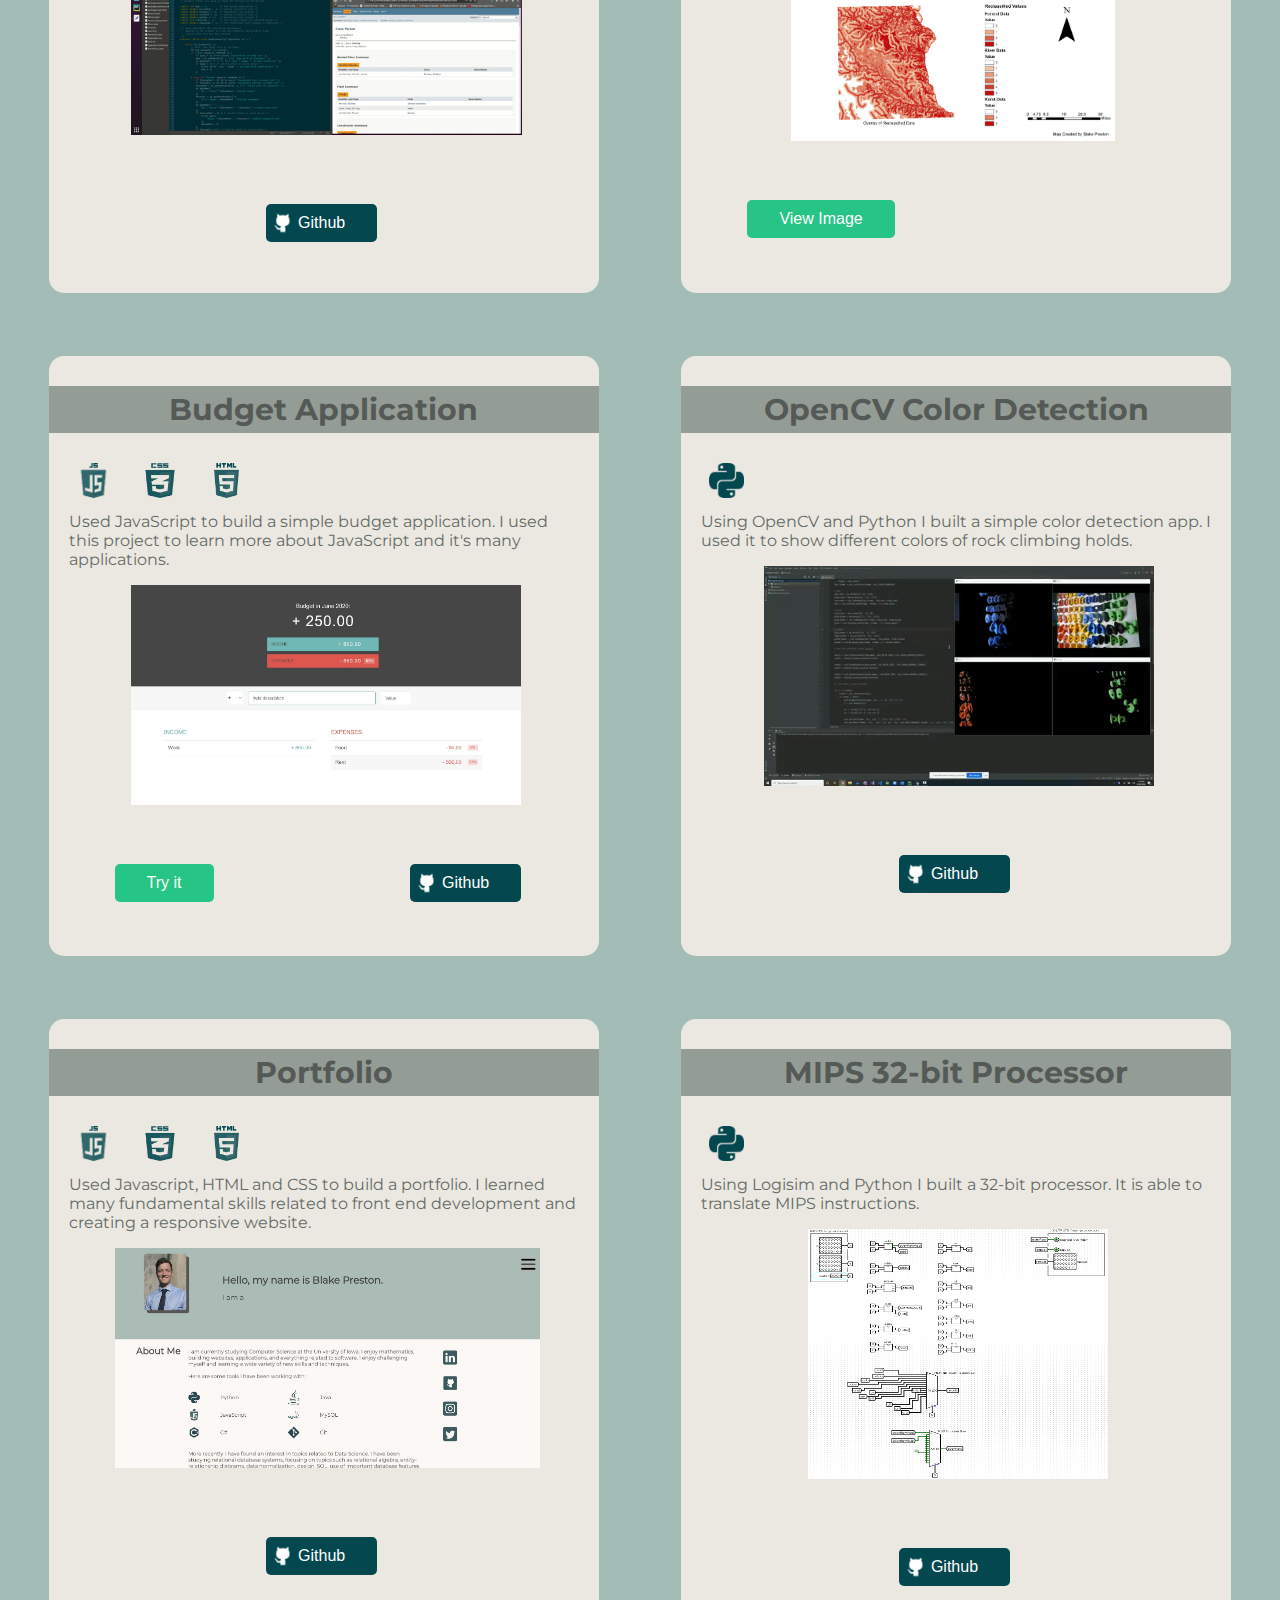
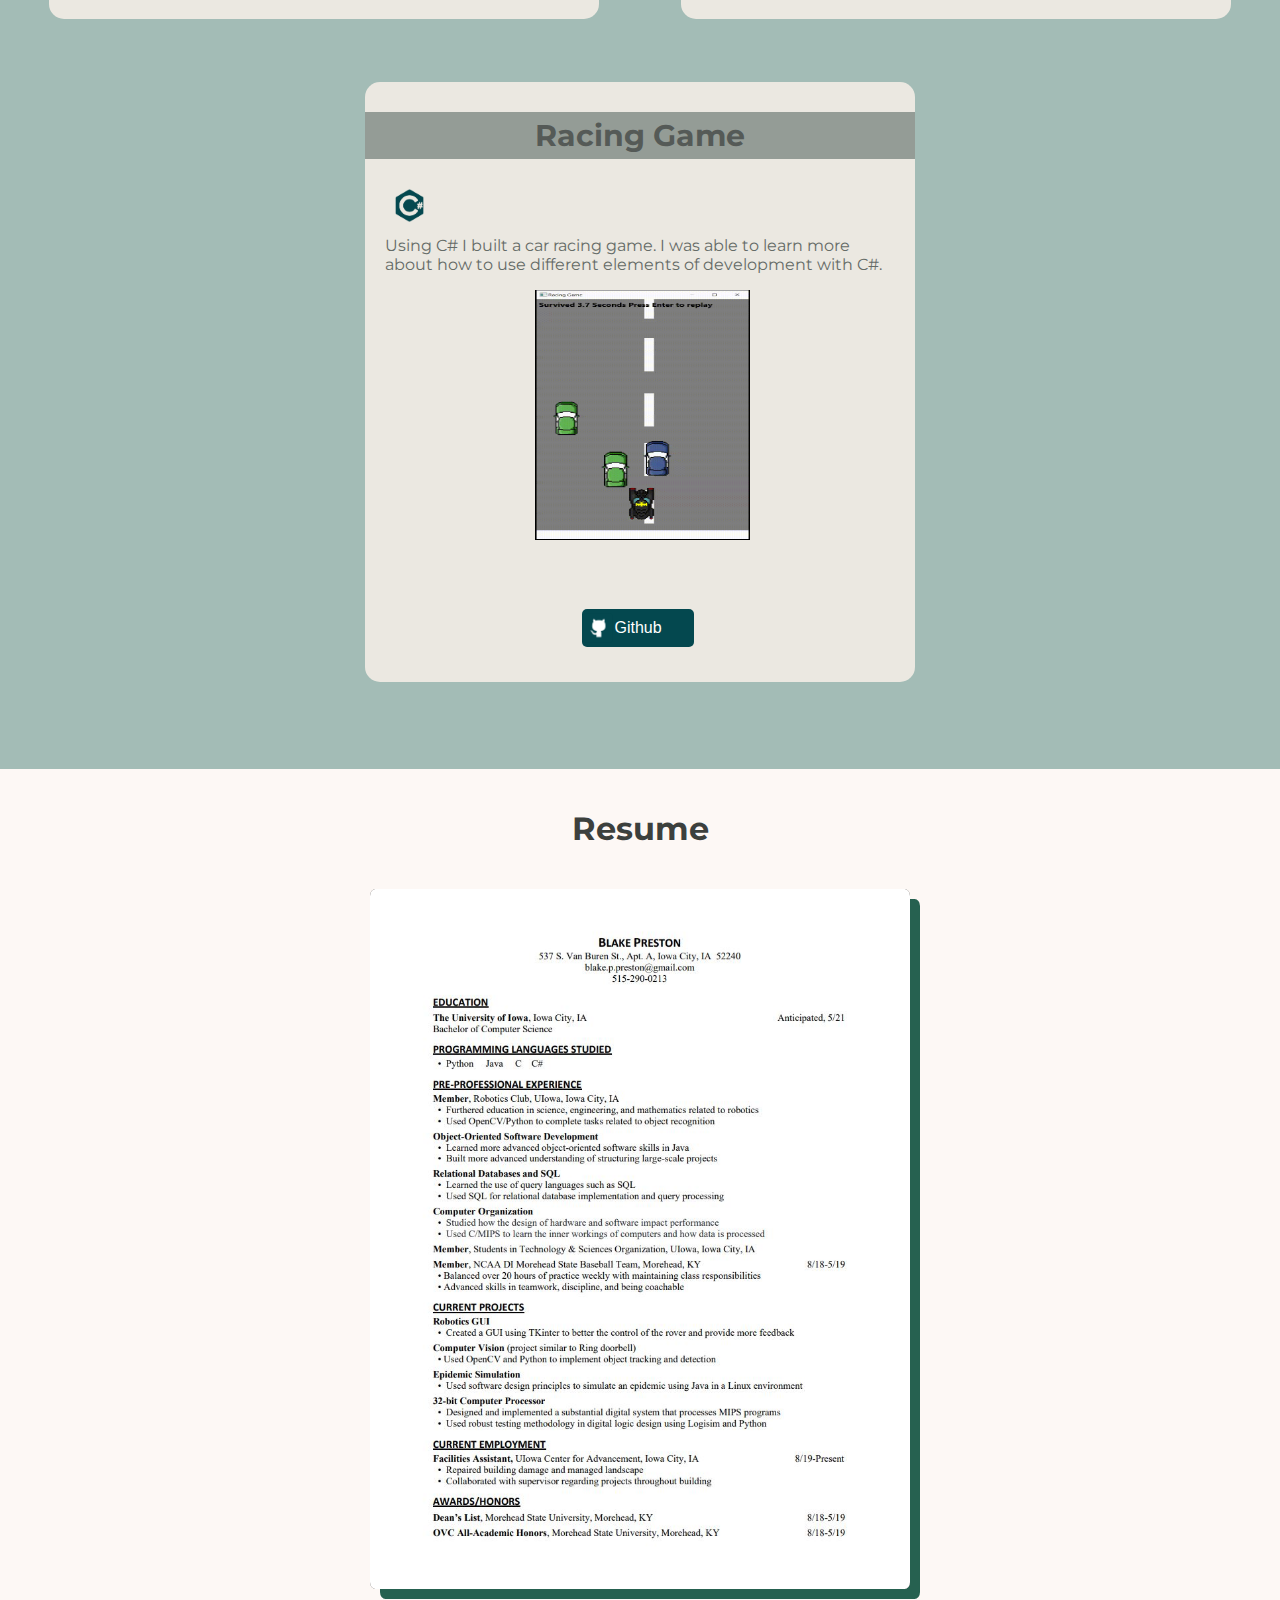
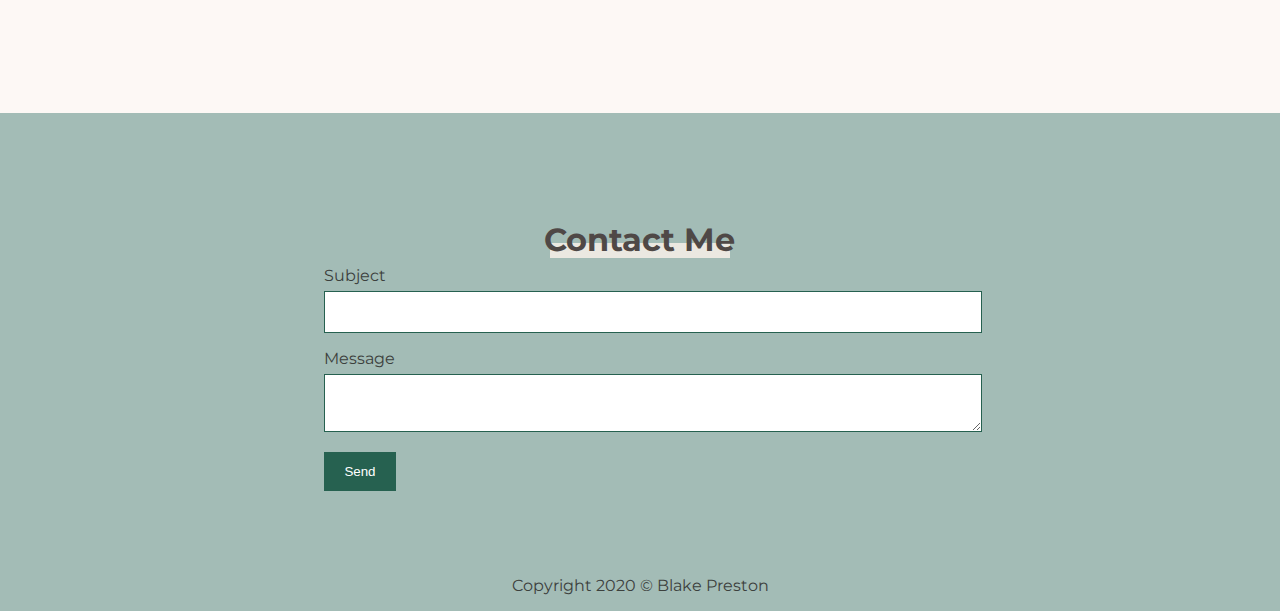
==== commit e5c89f0f: "Put images in sepearte folder" ====
--- a/index.html
+++ b/index.html
@@ -3,7 +3,8 @@
   <head>
     <meta charset="UTF-8" />
     <!-- <meta name="viewport" content="width=device-width, initial-scale=1.0" /> -->
-    <meta name="viewport" content="width=device-width; initial-scale=1.0; maximum-scale=1.0;" />
+    <meta name="viewport" content="width=device-width, initial-scale=1, shrink-to-fit=no">
+
     <link rel="stylesheet" href="index.css" />
     <link rel="icon" href="WebLogoBPcrop.png" />
     <title>Blake Preston | CS Student</title>
@@ -26,7 +27,7 @@
       </div>
 
       <div id="sideBar">
-        <img src="PofPicUpwork2 (3).jpg" alt="Logo" />
+        <img src="images/PofPicUpwork2 (3).jpg" alt="Logo" />
       </div>
       <div id="main" class="main">
         <h1>Hello, my name is Blake Preston.</h1>
@@ -62,10 +63,10 @@
         </p>
       </div>
       <div id="content3" class="content3">
-        <a href="https://www.linkedin.com/in/blake-preston/" target="_blank"><img src="linkedinLogo.png" alt="Profile" /></a>
-        <a href="https://github.com/blakepreston" target="_blank"><img src="githubLogo.png" alt="githubLogo"></a>
-        <a href="https://www.instagram.com/blakethedev/" target="_blank"><img src="instagramLogo.png" alt="instagramLogo"></a>
-        <a href="https://twitter.com/blakeppreston" target="_blank"><img src="twitterLogo.png" alt="twitterLogo"></a>
+        <a href="https://www.linkedin.com/in/blake-preston/" target="_blank"><img src="images/linkedinLogo.png" alt="Profile" /></a>
+        <a href="https://github.com/blakepreston" target="_blank"><img src="images/githubLogo.png" alt="githubLogo"></a>
+        <a href="https://www.instagram.com/blakethedev/" target="_blank"><img src="images/instagramLogo.png" alt="instagramLogo"></a>
+        <a href="https://twitter.com/blakeppreston" target="_blank"><img src="images/twitterLogo.png" alt="twitterLogo"></a>
       </div>
 
       <div id="projects">
@@ -76,12 +77,12 @@
       <div id="content4" class="content4">
         <div class="projectContainer">
           <h3>Epidemic Simulator</h3>
-          <img src="JavaLogo.png" alt="python" class="python1">
+          <img src="images/JavaLogo.png" alt="python" class="python1">
           <!-- <img src="CsharpLogo.png" alt="Csharp" class="python2"> -->
           <p>Using Java I built an Epidemic simulator. I did the project 
             to learn the fundamentals of object oriented programming.
           </p>
-          <img src="Epidemic.gif" alt="strips" class="epidemicImg"/>
+          <img src="images/Epidemic.gif" alt="strips" class="epidemicImg"/>
           <!-- <button class="tryIt">Try it</button> -->
           <a href="https://github.com/blakepreston/EpidemicSimulator" target="_blank"><button class="gitHub" style="position: relative; top: 65px; left: 25px;">Github</button></a>
 
@@ -91,11 +92,11 @@
       <div id="content5" class="content5">
         <div class="projectContainer">
           <h3>ArcGIS Map</h3>
-          <img src="mySQL.png" alt="python" class="python1">
+          <img src="images/mySQL.png" alt="python" class="python1">
           <!-- <img src="CsharpLogo.png" alt="Csharp" class="python2"> -->
           <p>Created informational maps using ArcGIS software, databases, and SQL.
           </p>
-          <img src="lab9_fixed.jpg" alt="strips" class="arcGis"/>
+          <img src="images/lab9_fixed.jpg" alt="strips" class="arcGis"/>
           <a href="lab9_fixed.jpg"  target="_blank"><button class="tryIt">View Image</button></a>
           <!-- <a href="https://github.com/blakepreston/projectTab" target="_blank"><button class="gitHub">Github</button></a> -->
         </div>
@@ -104,15 +105,17 @@
       <div id="content6" class="content6">
         <div class="projectContainer">
           <h3>Budget Application</h3>
-          <img src="javaScriptLogo.png" alt="python" class="python1">
+          <img src="images/javaScriptLogo.png" alt="python" class="python1">
+          <img src="images/cssLogoResize.png" alt="python" class="python1" style="opacity: 90%;">
+          <img src="images/htmlLogo.png" alt="python" class="python1">
           <!-- <img src="CsharpLogo.png" alt="Csharp" class="python2"> -->
           <p>Used JavaScript to build a simple budget application. I 
             used this project to learn more about JavaScript and it's
              many applications.
           </p>
-          <img src="budgetApplication.JPG" alt="strips" class="budgetApp"/>
+          <img src="images/budgetApplication.JPG" alt="strips" class="budgetApp"/>
           <a href="https://blakebudgetapp.netlify.app/" target="_blank"><button class="tryIt">Try it</button></a>
-          <a href="https://github.com/blakepreston/BudgetApp" target="_blank"><button class="gitHub" style="  background-image: url(/githubLogo.png);
+          <a href="https://github.com/blakepreston/BudgetApp" target="_blank"><button class="gitHub" style="  background-image: url(images/githubLogo.png);
             background-size: 30px;
             background-position: 1px;
             background-repeat: no-repeat;">Github</button></a>
@@ -122,14 +125,14 @@
       <div id="content7" class="content7">
         <div class="projectContainer">
           <h3>OpenCV Color Detection</h3>
-          <img src="pythonLogo.png" alt="python" class="python1">
+          <img src="images/pythonLogo.png" alt="python" class="python1">
           <!-- <img src="CsharpLogo.png" alt="Csharp" class="python2"> -->
           <p>Using OpenCV and Python I built a simple color detection app. 
             I used it to show different colors of rock climbing holds.
           </p>
-          <img src="colorDetection.gif" alt="strips" class="colordetect"/>
-          <!-- <button class="tryIt">Try it</button> -->
-          <a href="https://github.com/blakepreston/ColorRecognition" target="_blank"><button class="gitHub" style="position: relative; top: 65px; left: 25px;   background-image: url(/githubLogo.png);
+          <img src="images/colorDetection.gif" alt="strips" class="colordetect"/>
+          <!-- <button class="tryIt">Try it</button> -->
+          <a href="https://github.com/blakepreston/ColorRecognition" target="_blank"><button class="gitHub" style="position: relative; top: 65px; left: 25px;   background-image: url(images/githubLogo.png);
             background-size: 30px;
             background-position: 1px;
             background-repeat: no-repeat;">Github</button></a>
@@ -139,15 +142,17 @@
       <div id="content8" class="content8">
         <div class="projectContainer">
           <h3>Portfolio</h3>
-          <img src="javaScriptLogo.png" alt="python" class="python1">
+          <img src="images/javaScriptLogo.png" alt="python" class="python1">
+          <img src="images/cssLogoResize.png" alt="python" class="python1" style="opacity: 90%;">
+          <img src="images/htmlLogo.png" alt="python" class="python1">
           <!-- <img src="CsharpLogo.png" alt="Csharp" class="python2"> -->
           <p>Used Javascript, HTML and CSS to build a portfolio. I learned
             many fundamental skills related to front end development and creating
             a responsive website.
           </p>
-          <img src="portfolioImg.JPG" alt="strips" class="floydWarshall"/>
-          <!-- <button class="tryIt">Try it</button> -->
-          <a href="https://github.com/blakepreston/blakepreston.github.io" target="_blank"><button class="gitHub" style="position: relative; top: 65px; left: 25px;   background-image: url(/githubLogo.png);
+          <img src="images/portfolioImg.JPG" alt="strips" class="floydWarshall"/>
+          <!-- <button class="tryIt">Try it</button> -->
+          <a href="https://github.com/blakepreston/blakepreston.github.io" target="_blank"><button class="gitHub" style="position: relative; top: 65px; left: 25px;   background-image: url(images/githubLogo.png);
             background-size: 30px;
             background-position: 1px;
             background-repeat: no-repeat;">Github</button></a>
@@ -157,14 +162,14 @@
       <div id="content9" class="content9">
         <div class="projectContainer">
           <h3>MIPS 32-bit Processor</h3>
-          <img src="pythonLogo.png" alt="python" class="python1">
+          <img src="images/pythonLogo.png" alt="python" class="python1">
           <!-- <img src="CsharpLogo.png" alt="Csharp" class="python2"> -->
           <p>Using Logisim and Python I built a 32-bit processor. 
             It is able to translate MIPS instructions.
           </p>
-          <img src="Project2-1.png" alt="strips" class="logisim"/>
-          <!-- <button class="tryIt">Try it</button> -->
-          <a href="https://github.com/blakepreston/Racing-Game" target="_blank"><button class="gitHub" style="position: relative; top: 65px; left: 25px;   background-image: url(/githubLogo.png);
+          <img src="images/Project2-1.png" alt="strips" class="logisim"/>
+          <!-- <button class="tryIt">Try it</button> -->
+          <a href="https://github.com/blakepreston/Racing-Game" target="_blank"><button class="gitHub" style="position: relative; top: 65px; left: 25px;   background-image: url(images/githubLogo.png);
             background-size: 30px;
             background-position: 1px;
             background-repeat: no-repeat;">Github</button></a>
@@ -174,14 +179,14 @@
       <div id="content10" class="content10">
         <div class="projectContainer">
           <h3>Racing Game</h3>
-          <img src="CsharpLogo.png" alt="python" class="python1">
+          <img src="images/CsharpLogo.png" alt="python" class="python1">
           <!-- <img src="CsharpLogo.png" alt="Csharp" class="python2"> -->
           <p>Using C# I built a car racing game. I was able to learn more 
             about how to use different elements of development with C#.
           </p>
-          <img src="carGame.gif" alt="strips" class="carGame"/>
-          <!-- <button class="tryIt">Try it</button> -->
-          <a href="https://github.com/blakepreston/Racing-Game" target="_blank"><button class="gitHub" style="position: relative; top: 65px; left: 25px;   background-image: url(/githubLogo.png);
+          <img src="images/carGame.gif" alt="strips" class="carGame"/>
+          <!-- <button class="tryIt">Try it</button> -->
+          <a href="https://github.com/blakepreston/Racing-Game" target="_blank"><button class="gitHub" style="position: relative; top: 65px; left: 25px;   background-image: url(images/githubLogo.png);
             background-size: 30px;
             background-position: 1px;
             background-repeat: no-repeat;">Github</button></a>
@@ -191,7 +196,7 @@
 
       <div id="resume" class="resume">
         <h1>Resume</h1>
-        <a href="ResumePDF.pdf" target="_blank"><img src="ResumeImage.JPG" alt="Resume" /></a>
+        <a href="BlakePrestonResumePDF.pdf" target="_blank"><img src="images/ResumeImage.JPG" alt="Resume" /></a>
       </div>
 
       <!-- <div class="resumeBtn" id="resume2">
--- a/index.css
+++ b/index.css
@@ -3,8 +3,8 @@
 body {
   background-color: #a3bcb6;
   font-family: "Montserrat", sans-serif;
-  width: 100vw;
-  height: 100vw;
+  /* width: 100vw;
+  height: 100vw; */
 }
 
 html {
@@ -209,7 +209,7 @@
   height: 100vh;
   grid-template-columns: 1fr 1fr 1fr 1fr;
   grid-template-rows: 1fr 1.5fr 1.2fr 0.6fr 1fr 3fr 0.3fr 1fr 1fr;
-  gap: 0.1rem;
+  gap: 1.6px;
   color: #3c403d;
   text-rendering: optimizeLegibility;
   grid-template-areas:
@@ -233,7 +233,7 @@
 #navBar,
 #sideBar,
 #main {
-  background-image: url("websiteBackground.JPG");
+  background-image: url("images/WebistePicFix.jpg");
   background-attachment: fixed;
   background-repeat: no-repeat;
   background-position: top center;
@@ -343,7 +343,7 @@
 .main p span.cursor {
   display: inline-block;
   background-color: #3c403d;
-  margin-left: 0.1rem;
+  margin-left: 1.6px;
   width: 3px;
   animation: blink 1s infinite;
 }
@@ -402,42 +402,42 @@
 }
 
 .pythonLogo {
-  background-image: url("pythonLogo.png");
+  background-image: url("images/pythonLogo.png");
   background-repeat: no-repeat;
   background-position: 5%;
   background-size: 40px;
 }
 
 .javaScriptLogo {
-  background-image: url("javaScriptLogo.png");
+  background-image: url("images/javaScriptLogo.png");
   background-repeat: no-repeat;
   background-position: 5%;
   background-size: 40px;
 }
 
 .JavaLogo {
-  background-image: url("JavaLogo.png");
+  background-image: url("images/JavaLogo.png");
   background-repeat: no-repeat;
   background-position: 5%;
   background-size: 40px;
 }
 
 .CsharpLogo {
-  background-image: url("CsharpLogo.png");
+  background-image: url("images/CsharpLogo.png");
   background-repeat: no-repeat;
   background-position: 5%;
   background-size: 40px;
 }
 
 .mySQL {
-  background-image: url("mySQL.png");
+  background-image: url("images/mySQL.png");
   background-repeat: no-repeat;
   background-position: 5%;
   background-size: 40px;
 }
 
 .gitLogo {
-  background-image: url("gitLogo.png");
+  background-image: url("images/gitLogo.png");
   background-repeat: no-repeat;
   background-position: 5%;
   background-size: 40px;
@@ -516,7 +516,7 @@
 }
 
 #content4 button {
-  background-image: url(/githubLogo.png);
+  background-image: url(images/githubLogo.png);
   background-size: 30px;
   background-position: 1px;
   background-repeat: no-repeat;
@@ -769,42 +769,42 @@
   }
 
   .pythonLogo {
-    background-image: url("pythonLogo.png");
+    background-image: url("images/pythonLogo.png");
     background-repeat: no-repeat;
     background-position: 45%;
     background-size: 40px;
   }
 
   .javaScriptLogo {
-    background-image: url("javaScriptLogo.png");
+    background-image: url("images/javaScriptLogo.png");
     background-repeat: no-repeat;
     background-position: 45%;
     background-size: 40px;
   }
 
   .JavaLogo {
-    background-image: url("JavaLogo.png");
+    background-image: url("images/JavaLogo.png");
     background-repeat: no-repeat;
     background-position: 45%;
     background-size: 40px;
   }
 
   .CsharpLogo {
-    background-image: url("CsharpLogo.png");
+    background-image: url("images/CsharpLogo.png");
     background-repeat: no-repeat;
     background-position: 45%;
     background-size: 40px;
   }
 
   .mySQL {
-    background-image: url("mySQL.png");
+    background-image: url("images/mySQL.png");
     background-repeat: no-repeat;
     background-position: 45%;
     background-size: 40px;
   }
 
   .gitLogo {
-    background-image: url("gitLogo.png");
+    background-image: url("images/gitLogo.png");
     background-repeat: no-repeat;
     background-position: 45%;
     background-size: 40px;
@@ -931,7 +931,7 @@
   #navBar,
   #sideBar,
   #main {
-    background-image: url("websiteBackground.JPG");
+    background-image: url("images/WebistePicFix.jpg");
     background-attachment: initial;
     background-repeat: no-repeat;
     background-position: top center;
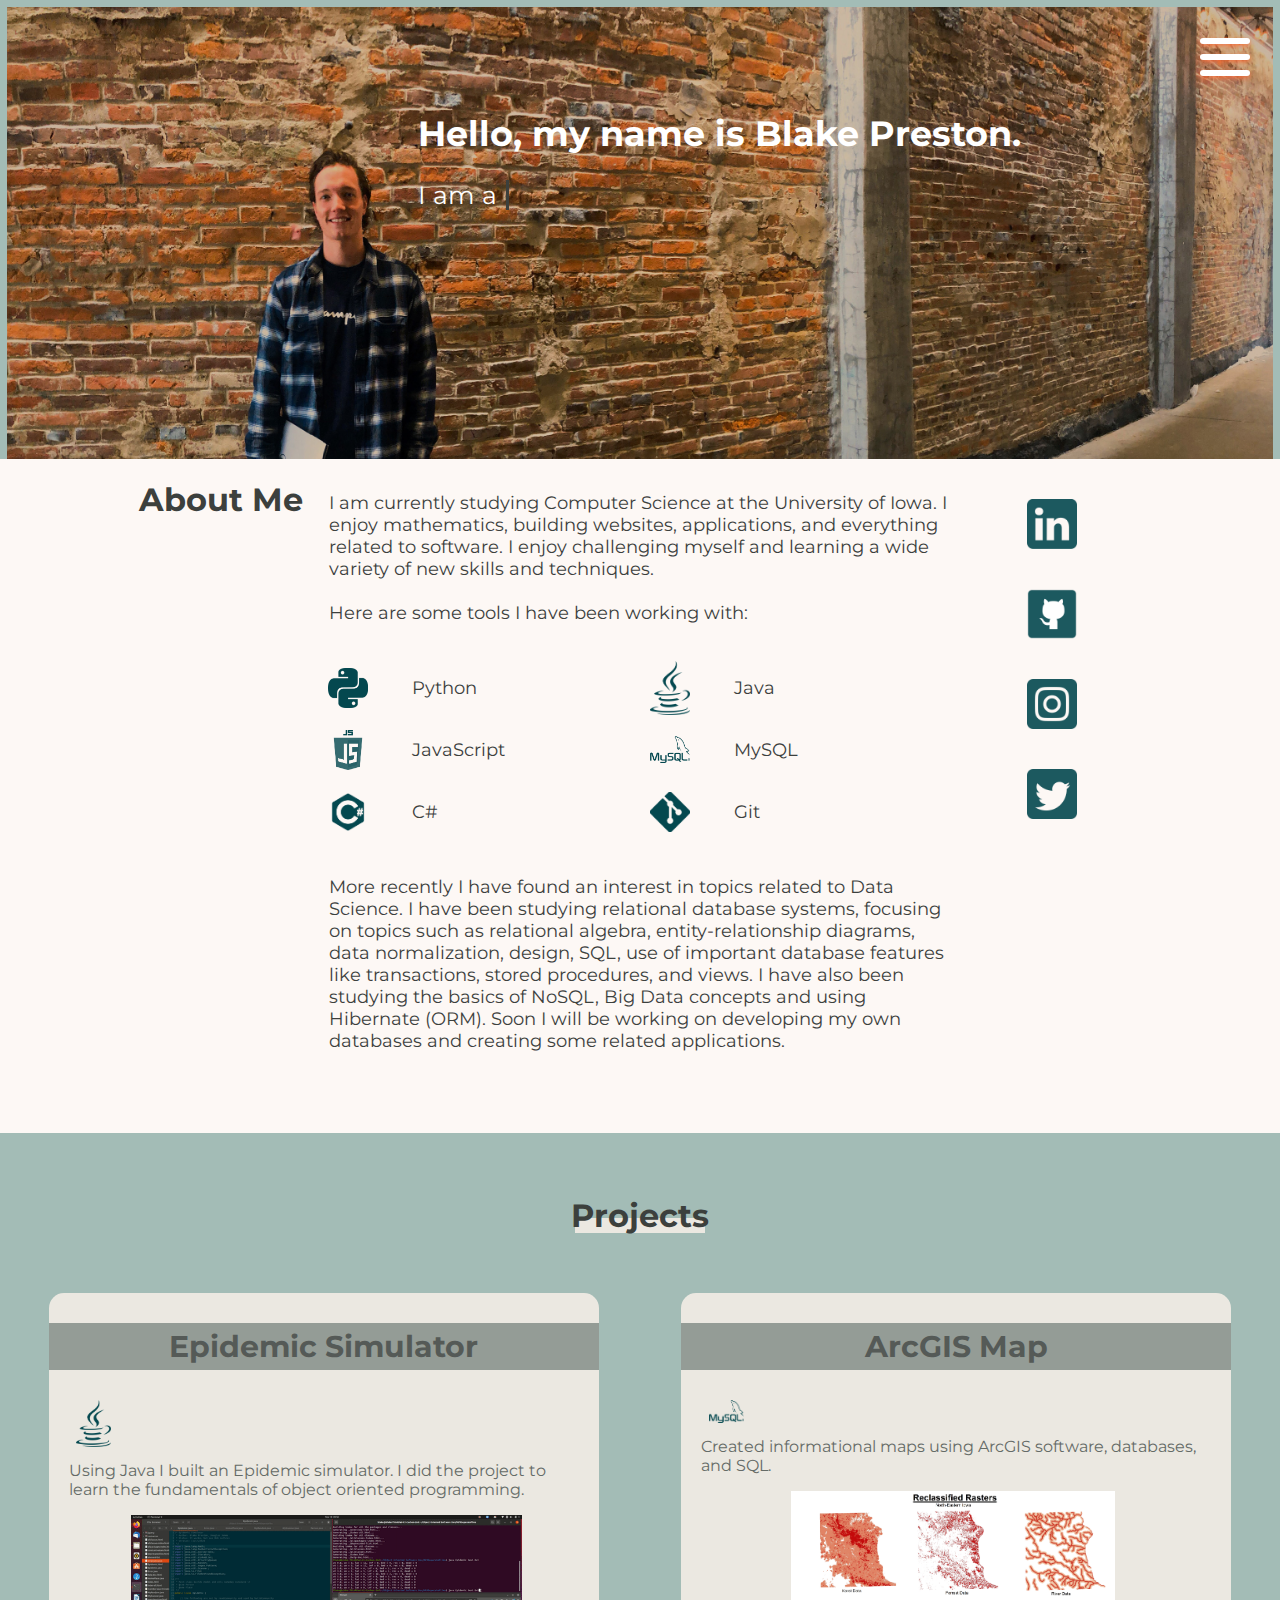
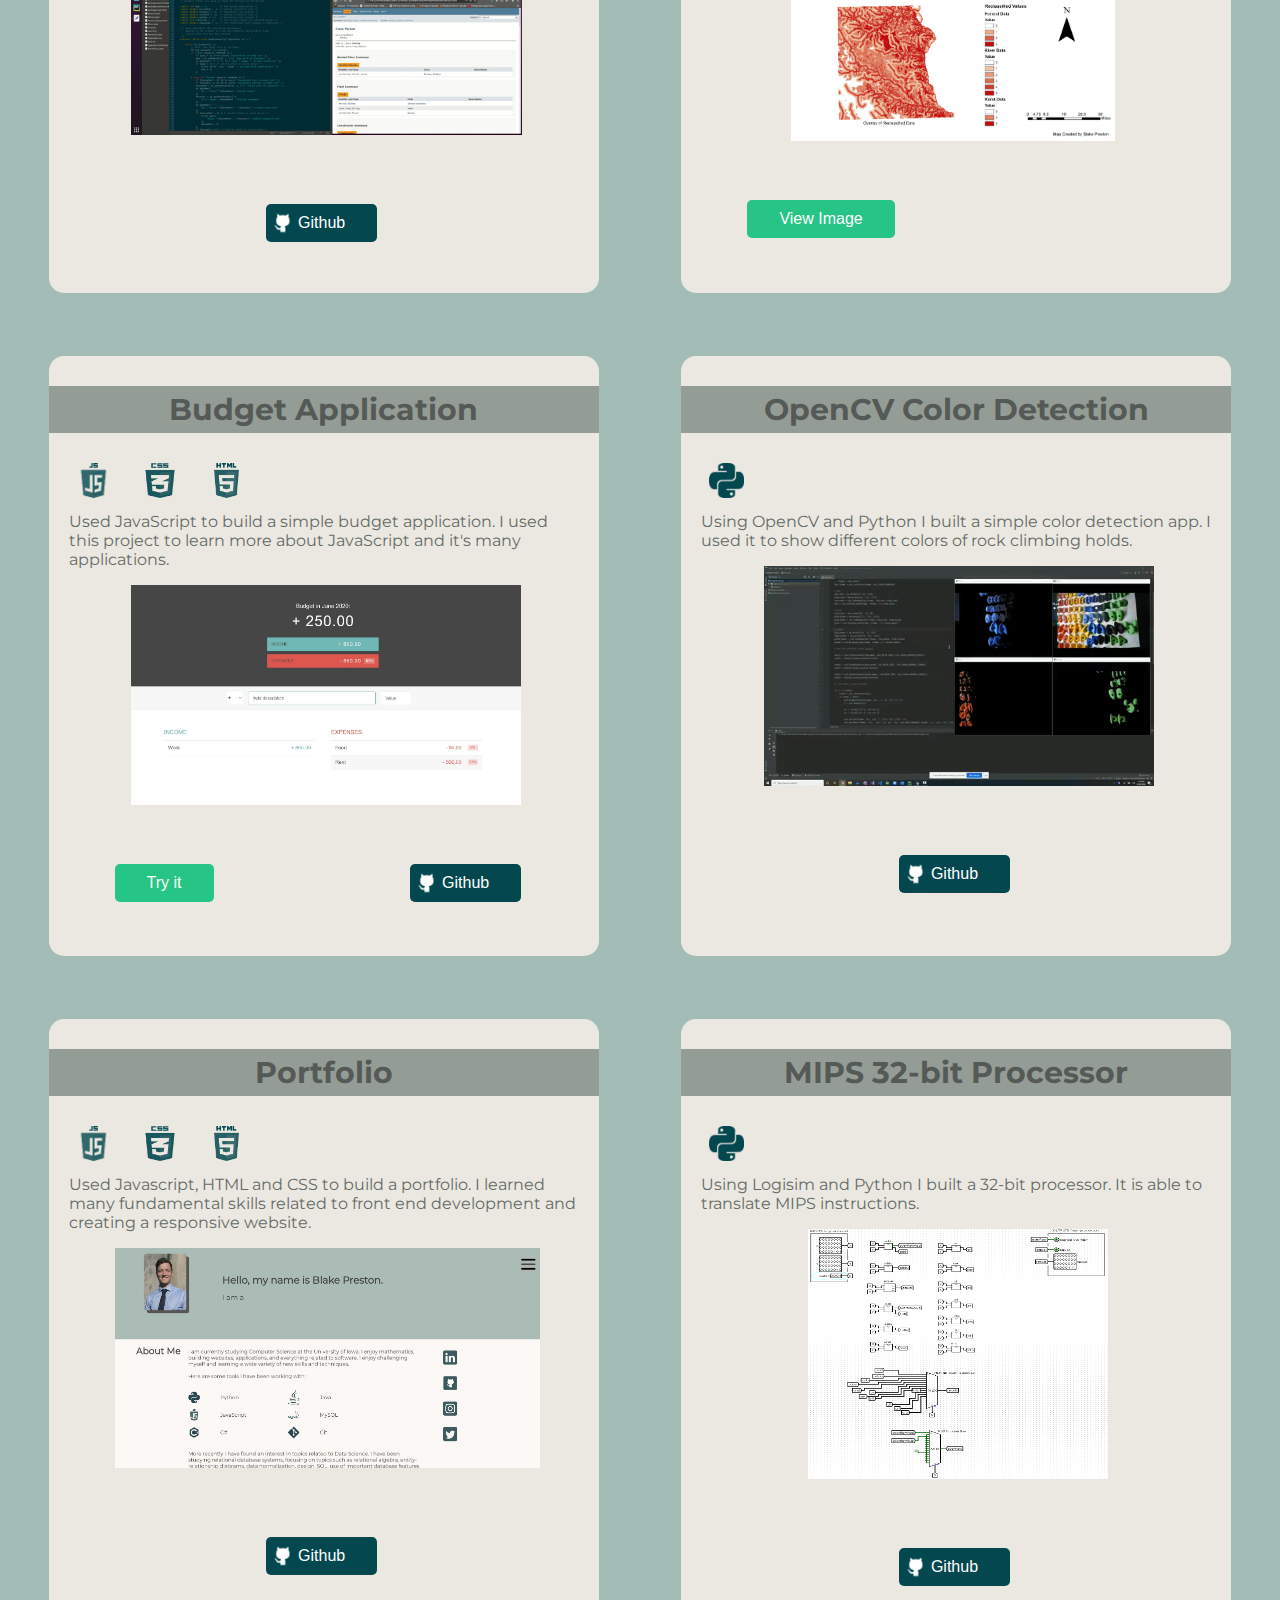
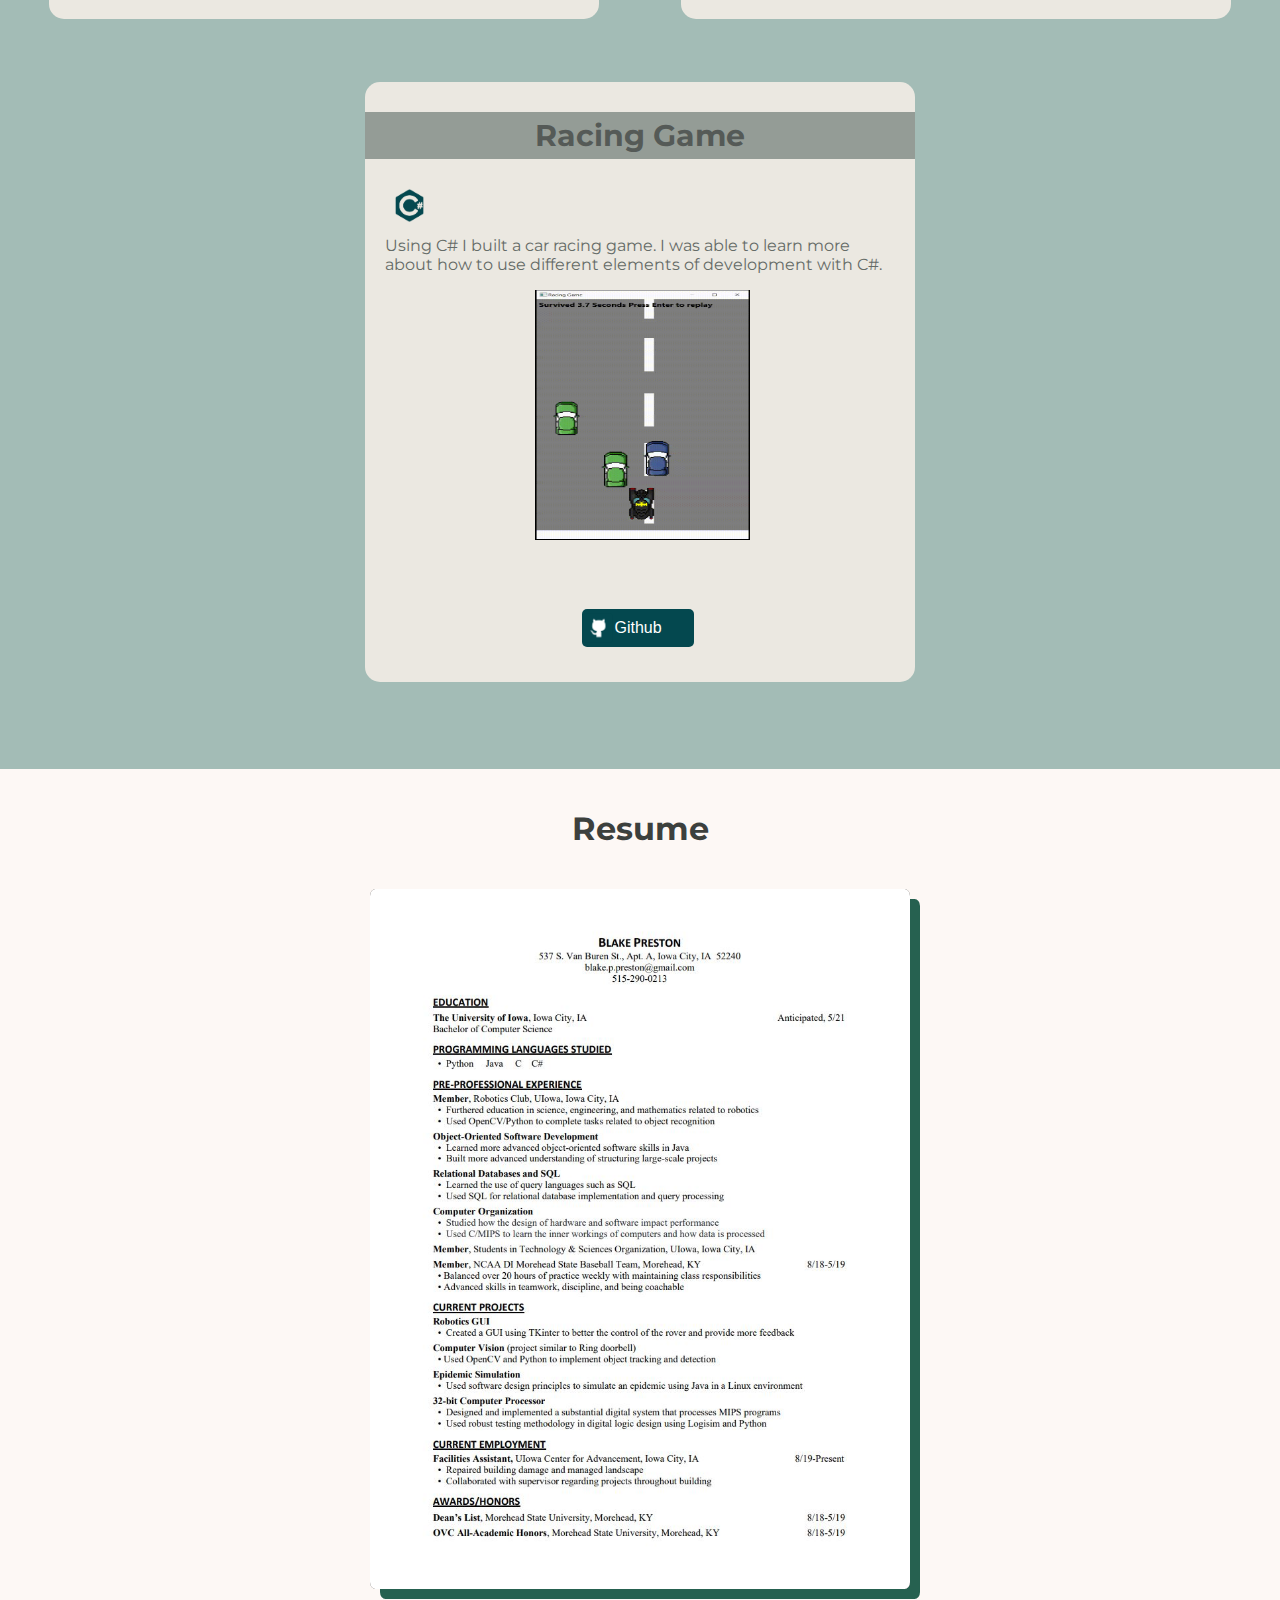
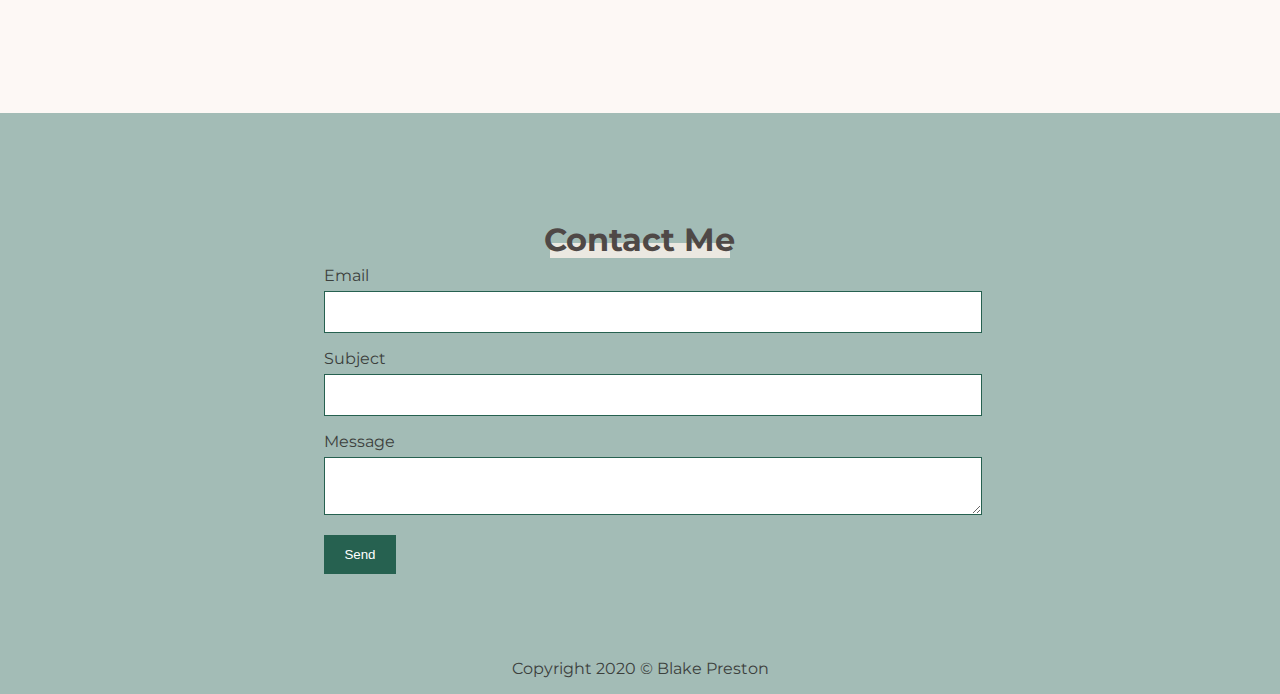
==== commit 44a2ac1d: "Add email input to form" ====
--- a/index.html
+++ b/index.html
@@ -207,6 +207,9 @@
         <h1>Contact Me</h1>
         <hr>
         <form method="POST" data-netlify="true">
+          <div>Email</div>
+          <input type="text" name="subject" />
+
           <div>Subject</div>
           <input type="text" name="subject" />
       
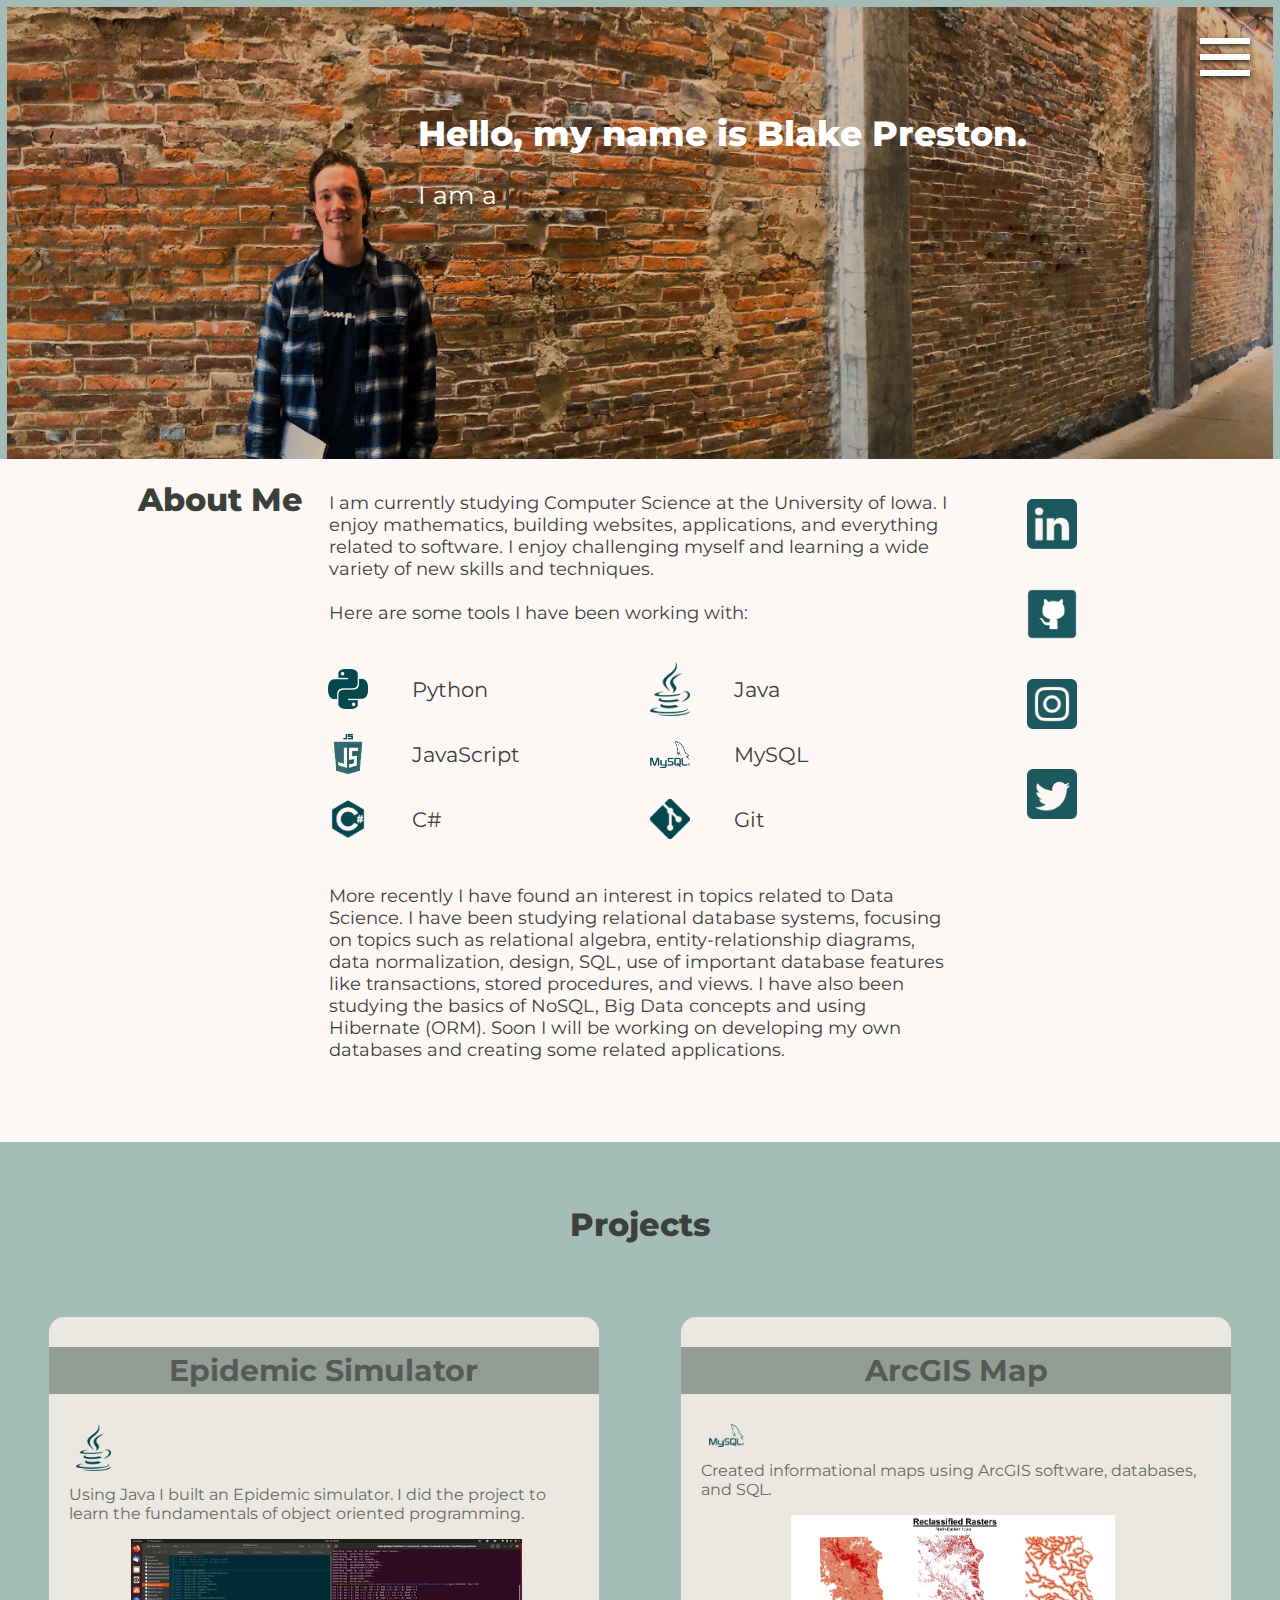
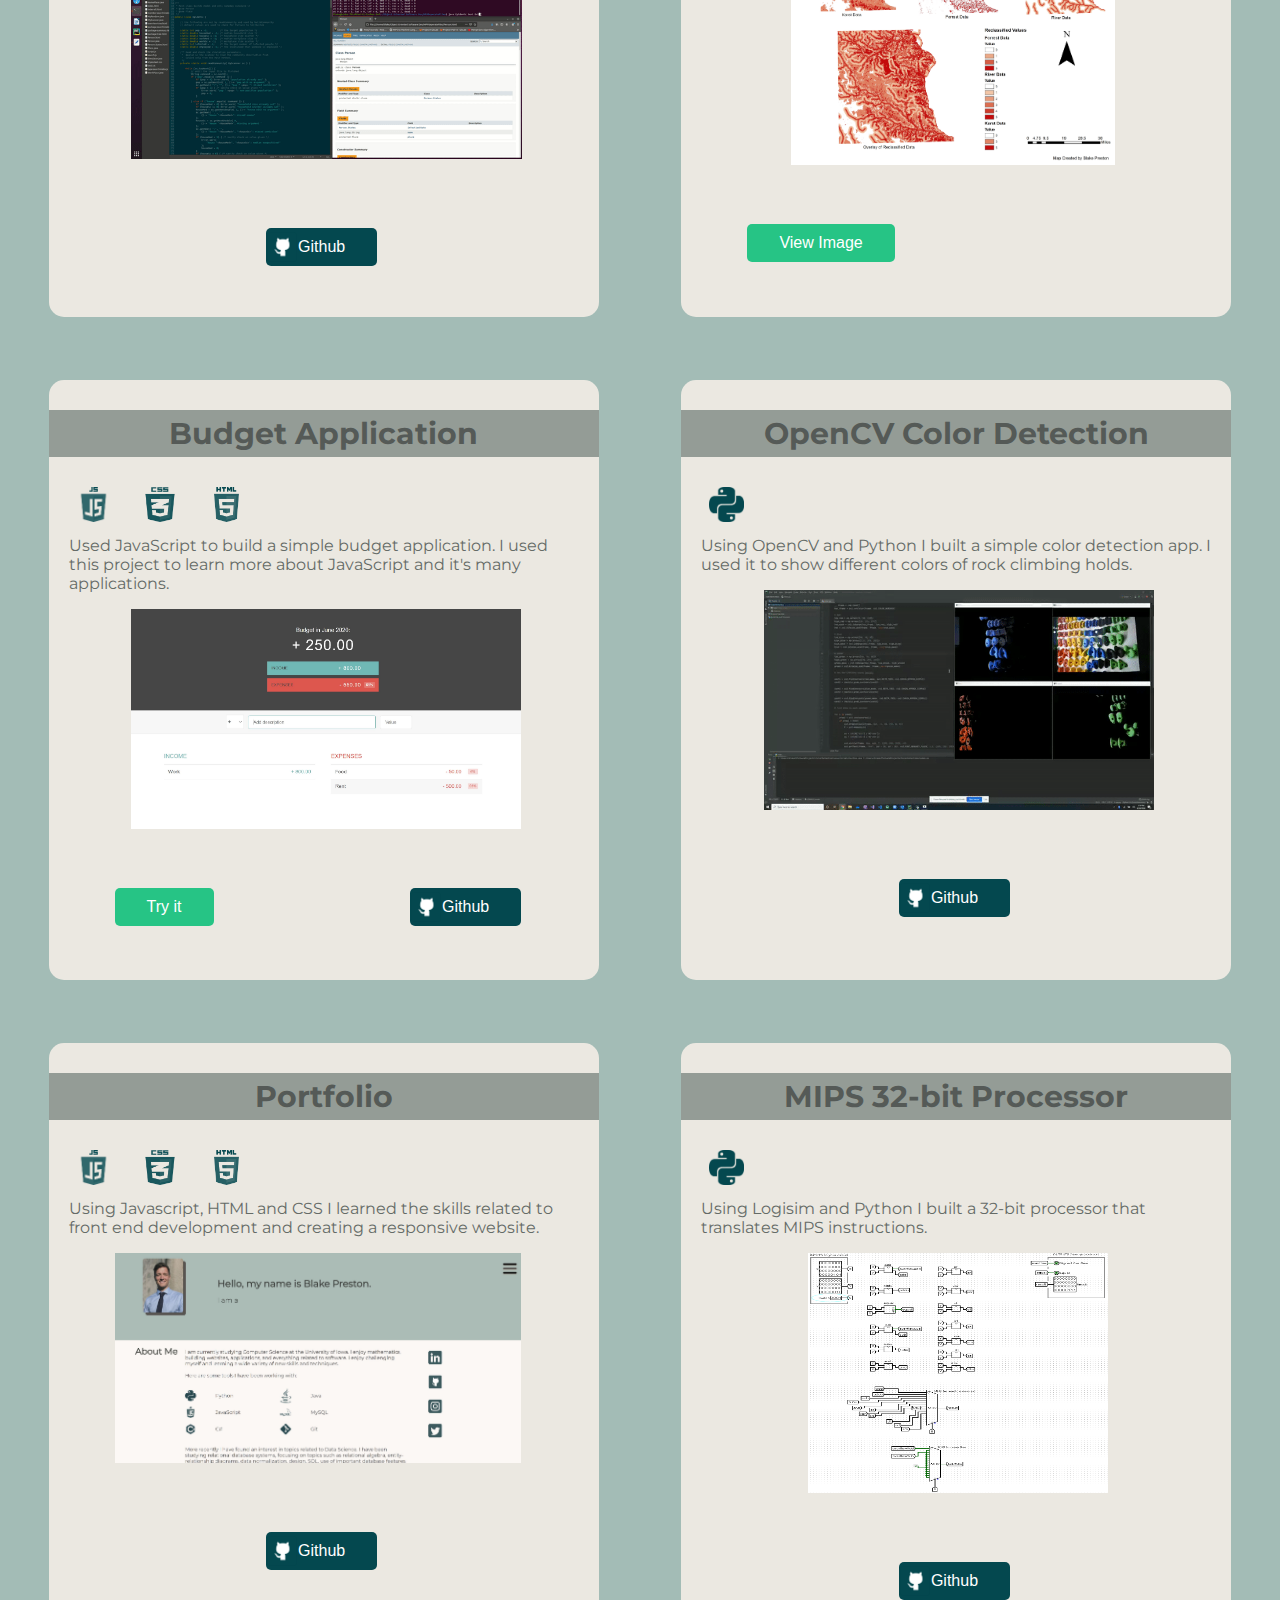
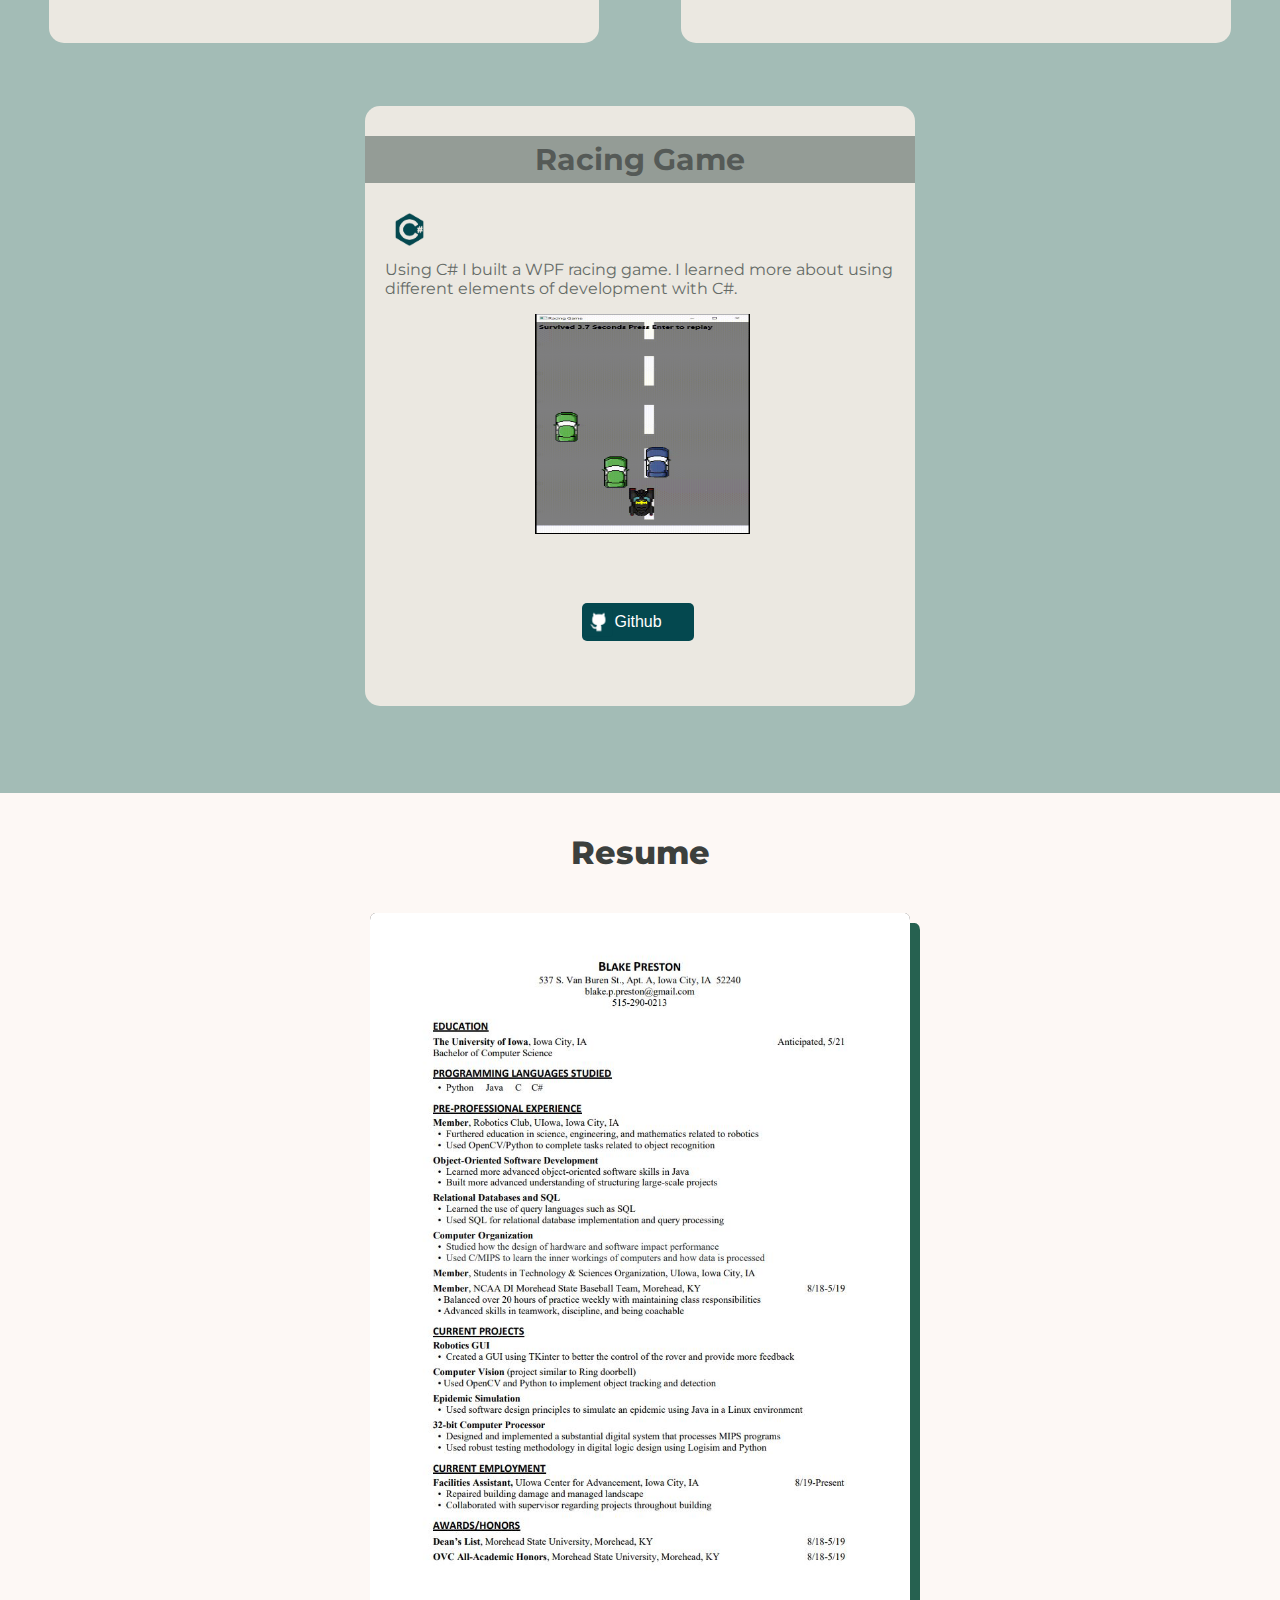
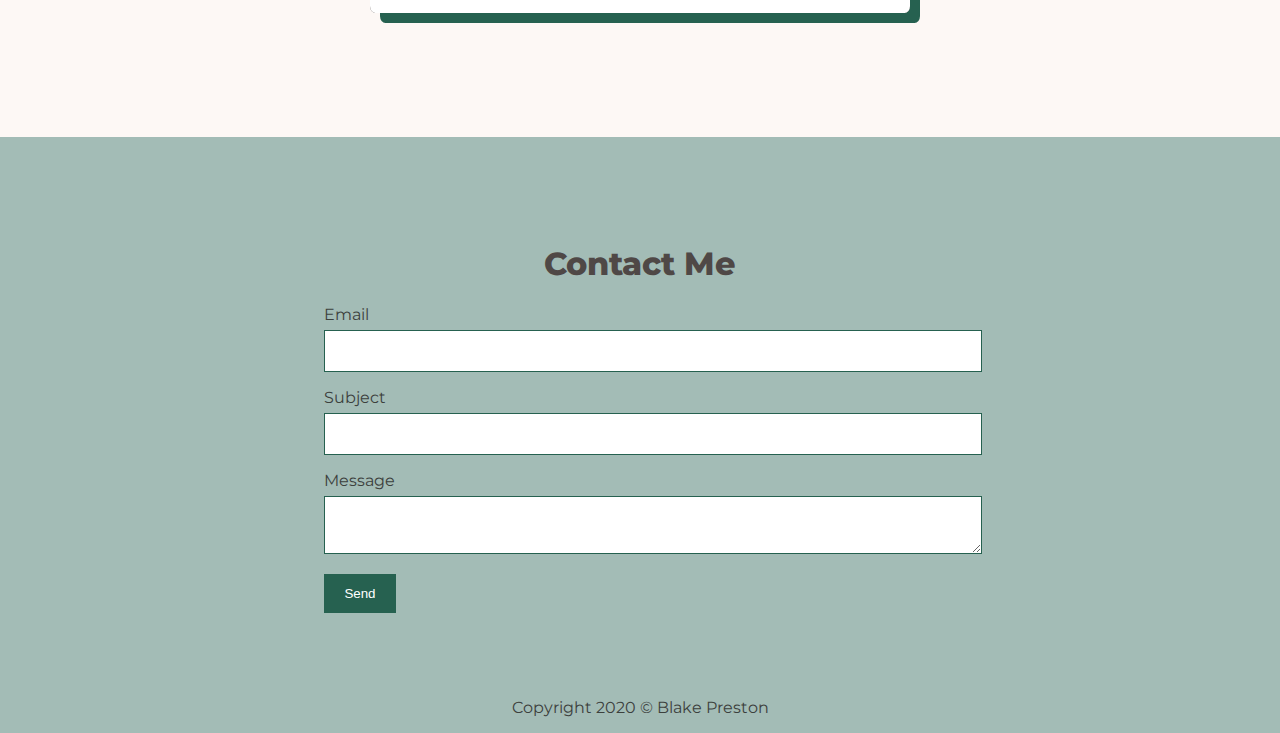
==== commit de7a79f5: "Font changes" ====
--- a/index.html
+++ b/index.html
@@ -6,7 +6,7 @@
     <meta name="viewport" content="width=device-width, initial-scale=1, shrink-to-fit=no">
 
     <link rel="stylesheet" href="index.css" />
-    <link rel="icon" href="WebLogoBPcrop.png" />
+    <link rel="icon" href="images/WebLogoBPcrop.png" />
     <title>Blake Preston | CS Student</title>
   </head>
   <body>
@@ -71,7 +71,6 @@
 
       <div id="projects">
         <h1>Projects</h1>
-        <hr>
       </div>
 
       <div id="content4" class="content4">
@@ -97,7 +96,7 @@
           <p>Created informational maps using ArcGIS software, databases, and SQL.
           </p>
           <img src="images/lab9_fixed.jpg" alt="strips" class="arcGis"/>
-          <a href="lab9_fixed.jpg"  target="_blank"><button class="tryIt">View Image</button></a>
+          <a href="images/lab9_fixed.jpg"  target="_blank"><button class="tryIt">View Image</button></a>
           <!-- <a href="https://github.com/blakepreston/projectTab" target="_blank"><button class="gitHub">Github</button></a> -->
         </div>
       </div>
@@ -146,8 +145,8 @@
           <img src="images/cssLogoResize.png" alt="python" class="python1" style="opacity: 90%;">
           <img src="images/htmlLogo.png" alt="python" class="python1">
           <!-- <img src="CsharpLogo.png" alt="Csharp" class="python2"> -->
-          <p>Used Javascript, HTML and CSS to build a portfolio. I learned
-            many fundamental skills related to front end development and creating
+          <p>Using Javascript, HTML and CSS I learned
+            the skills related to front end development and creating
             a responsive website.
           </p>
           <img src="images/portfolioImg.JPG" alt="strips" class="floydWarshall"/>
@@ -164,8 +163,8 @@
           <h3>MIPS 32-bit Processor</h3>
           <img src="images/pythonLogo.png" alt="python" class="python1">
           <!-- <img src="CsharpLogo.png" alt="Csharp" class="python2"> -->
-          <p>Using Logisim and Python I built a 32-bit processor. 
-            It is able to translate MIPS instructions.
+          <p>Using Logisim and Python I built a 32-bit processor 
+            that translates MIPS instructions.
           </p>
           <img src="images/Project2-1.png" alt="strips" class="logisim"/>
           <!-- <button class="tryIt">Try it</button> -->
@@ -181,8 +180,8 @@
           <h3>Racing Game</h3>
           <img src="images/CsharpLogo.png" alt="python" class="python1">
           <!-- <img src="CsharpLogo.png" alt="Csharp" class="python2"> -->
-          <p>Using C# I built a car racing game. I was able to learn more 
-            about how to use different elements of development with C#.
+          <p>Using C# I built a WPF racing game. I learned more 
+            about using different elements of development with C#.
           </p>
           <img src="images/carGame.gif" alt="strips" class="carGame"/>
           <!-- <button class="tryIt">Try it</button> -->
@@ -205,7 +204,7 @@
 
       <div class="contact-me" id="contact-me">
         <h1>Contact Me</h1>
-        <hr>
+        <!-- <hr> -->
         <form method="POST" data-netlify="true">
           <div>Email</div>
           <input type="text" name="subject" />
--- a/index.css
+++ b/index.css
@@ -9,6 +9,10 @@
 
 html {
   scroll-behavior: smooth;
+}
+
+h1 {
+  font-weight: 800;
 }
 
 /******************************************/
@@ -41,18 +45,18 @@
 }
 
 .floydWarshall {
-  height: 220px;
+  height: 210px;
   margin-left: 12%;
 }
 
 .logisim {
-  height: 250px;
+  height: 240px;
   margin-left: 23%;
   width: 300px;
 }
 
 .carGame {
-  height: 250px;
+  height: 220px;
   margin-left: 31%;
   width: 215px;
 }
@@ -163,8 +167,8 @@
   width: 50px;
   height: 6px;
   background: white;
-  border-radius: 5px;
-  box-shadow: 0 2px 5px rgba(255, 101, 47, 0.8);
+  border-radius: 0;
+  box-shadow: 0 2px 5px rgba(0, 0, 0, 0.8);
   transition: all 0.5s ease-in-out;
 }
 
@@ -175,8 +179,8 @@
   width: 50px;
   height: 6px;
   background: white;
-  border-radius: 5px;
-  box-shadow: 0 2px 5px rgba(255, 101, 47, 0.8);
+  border-radius: 0;
+  box-shadow: 0 2px 5px rgba(0, 0, 0, 0.8);
   transition: all 0.5s ease-in-out;
 }
 
@@ -202,6 +206,7 @@
 
 .menu-btn.open .menu-btn_hamburger::after {
   transform: rotate(-45deg) translate(35px, 35px);
+  box-shadow: none;
 }
 
 .wrapper {
@@ -394,7 +399,7 @@
 
 #content2 li {
   list-style: none;
-  font-size: 18px;
+  font-size: 1.3em;
   padding: 20px;
   padding-left: 15%;
   display: inline-block;
@@ -499,16 +504,6 @@
   margin-top: -38px;
 }
 
-#contact-me hr {
-  width: 180px;
-  margin-left: auto;
-  margin-right: auto;
-  height: 15px;
-  background-color: #ebe8e1;
-  border: none;
-  margin-top: -38px;
-}
-
 #content4 {
   grid-area: content4;
   display: flex;
@@ -680,6 +675,7 @@
 #resume h1 {
   position: absolute;
   margin-top: -80px;
+  text-align: center;
 }
 
 #footer {
@@ -695,7 +691,7 @@
   font-family: Calibre, "San Francisco", "SF Pro Text", Roboto, "Helvetica Neue",
     "Segoe UI", Arial, sans-serif;
   width: 200px;
-  height: 100vh;
+  height: 200vh;
   position: fixed;
   right: -200px;
   top: 0px;
@@ -753,6 +749,10 @@
       "footer";
   }
 
+  html {
+    zoom: 60%;
+  }
+
   #navBar,
   #sideBar,
   #main {
@@ -761,53 +761,53 @@
   }
 
   #main h1 {
-    font-size: 25px;
+    font-size: 2.2em;
   }
 
   #main p {
-    font-size: 20px;
+    font-size: 2em;
   }
 
   .pythonLogo {
     background-image: url("images/pythonLogo.png");
     background-repeat: no-repeat;
     background-position: 45%;
-    background-size: 40px;
+    background-size: 50px;
   }
 
   .javaScriptLogo {
     background-image: url("images/javaScriptLogo.png");
     background-repeat: no-repeat;
     background-position: 45%;
-    background-size: 40px;
+    background-size: 50px;
   }
 
   .JavaLogo {
     background-image: url("images/JavaLogo.png");
     background-repeat: no-repeat;
     background-position: 45%;
-    background-size: 40px;
+    background-size: 50px;
   }
 
   .CsharpLogo {
     background-image: url("images/CsharpLogo.png");
     background-repeat: no-repeat;
     background-position: 45%;
-    background-size: 40px;
+    background-size: 50px;
   }
 
   .mySQL {
     background-image: url("images/mySQL.png");
     background-repeat: no-repeat;
     background-position: 45%;
-    background-size: 40px;
+    background-size: 50px;
   }
 
   .gitLogo {
     background-image: url("images/gitLogo.png");
     background-repeat: no-repeat;
     background-position: 45%;
-    background-size: 40px;
+    background-size: 50px;
   }
 
   @keyframes content3 {
@@ -821,26 +821,6 @@
     }
   }
 
-  #contact-me hr {
-    width: 190px;
-    margin-left: auto;
-    margin-right: auto;
-    height: 15px;
-    background-color: #ebe8e1;
-    border: none;
-    margin-top: -38px;
-  }
-
-  #projects hr {
-    width: 130px;
-    margin-left: auto;
-    margin-right: auto;
-    height: 15px;
-    background-color: #ebe8e1;
-    border: none;
-    margin-top: -38px;
-  }
-
   #main {
     text-align: center;
     padding-right: 10%;
@@ -887,15 +867,23 @@
     justify-content: center;
   }
 
+  #content1 h1 {
+    font-size: 2.2em;
+  }
+
   #content2 {
     padding-left: 10%;
     padding-right: 10%;
     justify-content: center;
   }
 
+  #content2 p {
+    font-size: 2em;
+  }
+
   #content2 li {
     padding-left: 45%;
-    font-size: 18px;
+    font-size: 2em;
   }
 
   #content3 {
@@ -908,6 +896,104 @@
     margin: auto;
     margin-bottom: 50px;
     animation: socialLoad 400ms;
+  }
+
+  #projects h1 {
+    font-size: 2.2em;
+  }
+
+  #content4 h3 {
+    font-size: 2.2em;
+  }
+
+  #content4 p {
+    font-size: 1.4em;
+    margin-bottom: 0.2em;
+  }
+
+  #content4 button {
+    margin-top: -30px;
+  }
+
+  #content5 h3 {
+    font-size: 2.2em;
+  }
+
+  #content5 p {
+    font-size: 1.4em;
+    /* margin-bottom: 0.2em; */
+  }
+
+  #content6 h3 {
+    font-size: 2.2em;
+  }
+
+  #content6 p {
+    font-size: 1.4em;
+  }
+
+  #content6 button {
+    margin-top: 25px;
+  }
+
+  #content7 h3 {
+    font-size: 2.2em;
+  }
+
+  #content7 p {
+    font-size: 1.4em;
+    margin-bottom: 5px;
+  }
+
+  #content7 button {
+    margin-top: -3em;
+  }
+
+  #content8 h3 {
+    font-size: 2.2em;
+  }
+
+  #content8 p {
+    font-size: 1.4em;
+    margin-bottom: 5px;
+  }
+
+  #content8 button {
+    margin-bottom: -50px;
+  }
+
+  #content9 h3 {
+    font-size: 2.2em;
+  }
+
+  #content9 p {
+    font-size: 1.4em;
+    margin-bottom: 5px;
+  }
+
+  #content9 h3 {
+    font-size: 2.2em;
+  }
+
+  #content10 h3 {
+    font-size: 2.2em;
+  }
+
+  #content10 p {
+    font-size: 1.4em;
+    margin-bottom: 5px;
+  }
+
+  #content10 button {
+    margin-top: -25px;
+  }
+
+  #resume h1 {
+    font-size: 2.2em;
+  }
+
+  #contact-me h1 {
+    font-size: 2.2em;
   }
 
   @keyframes socialLoad {
